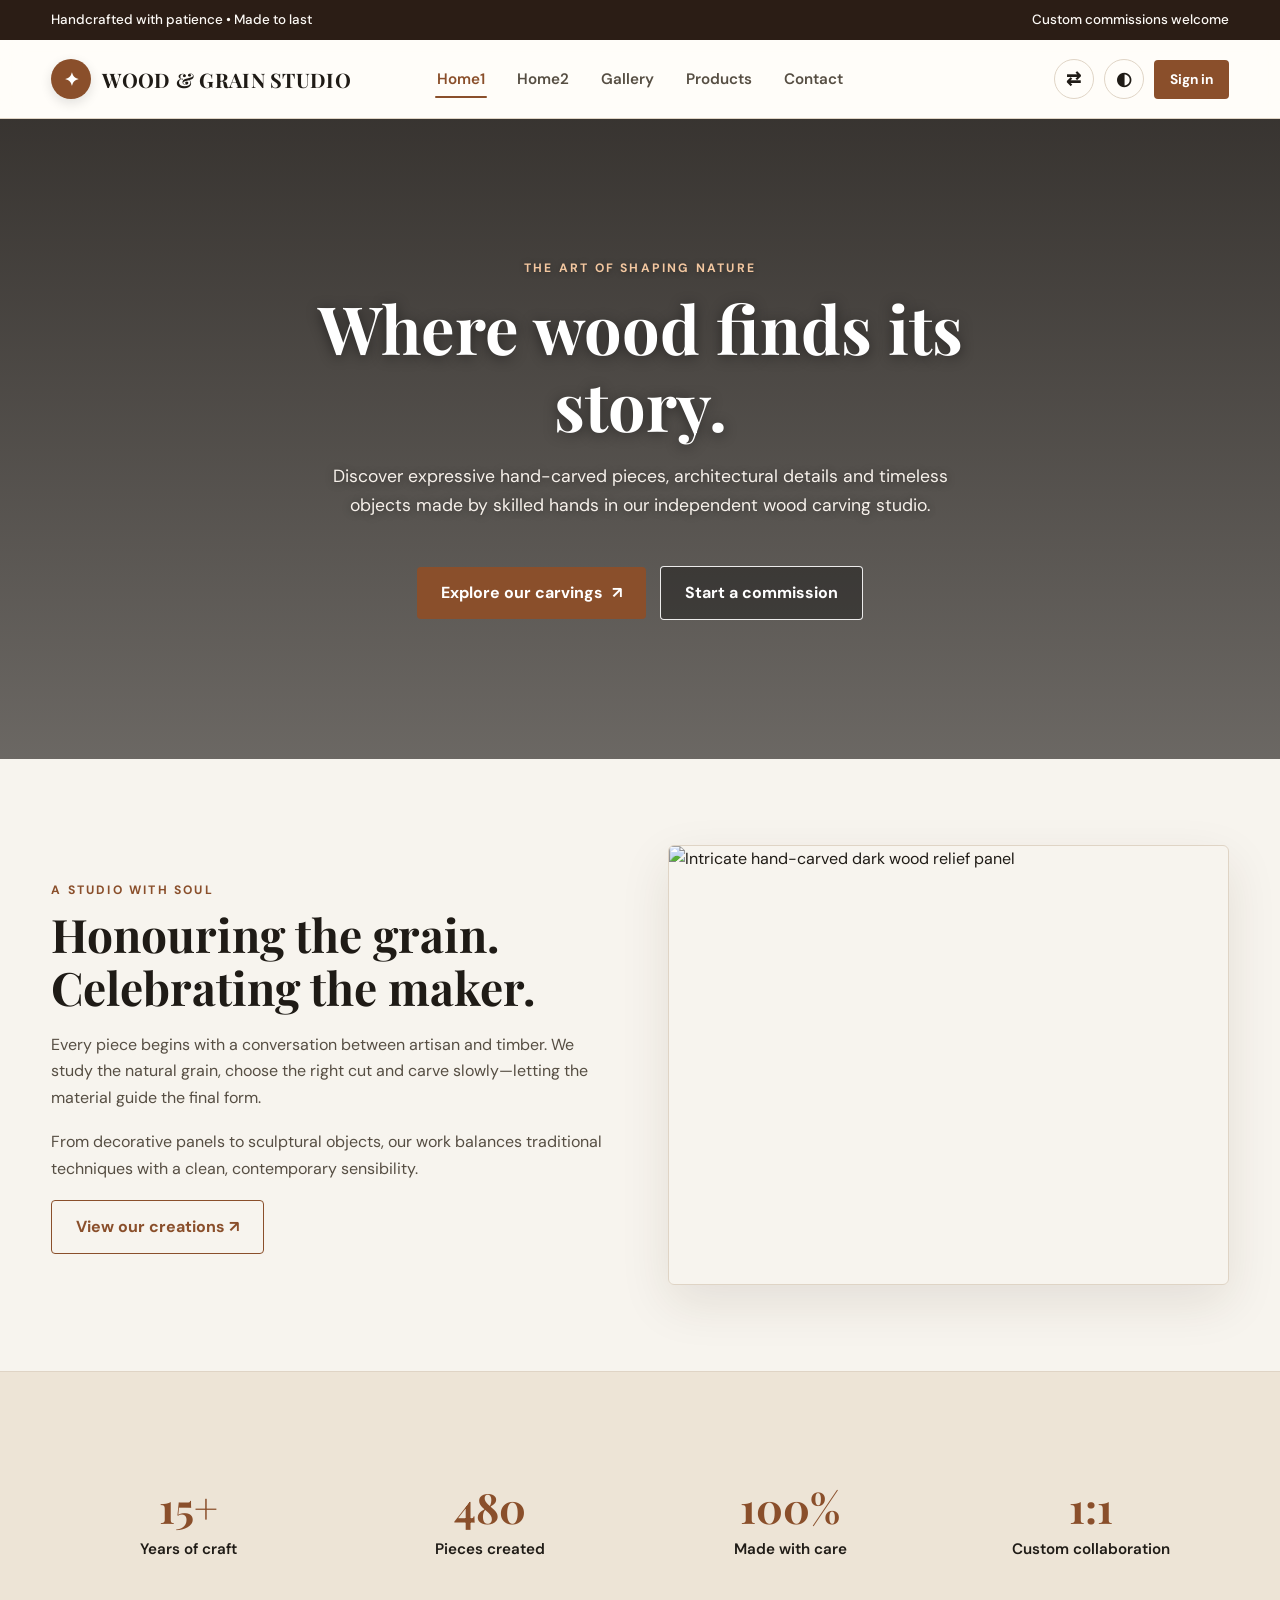
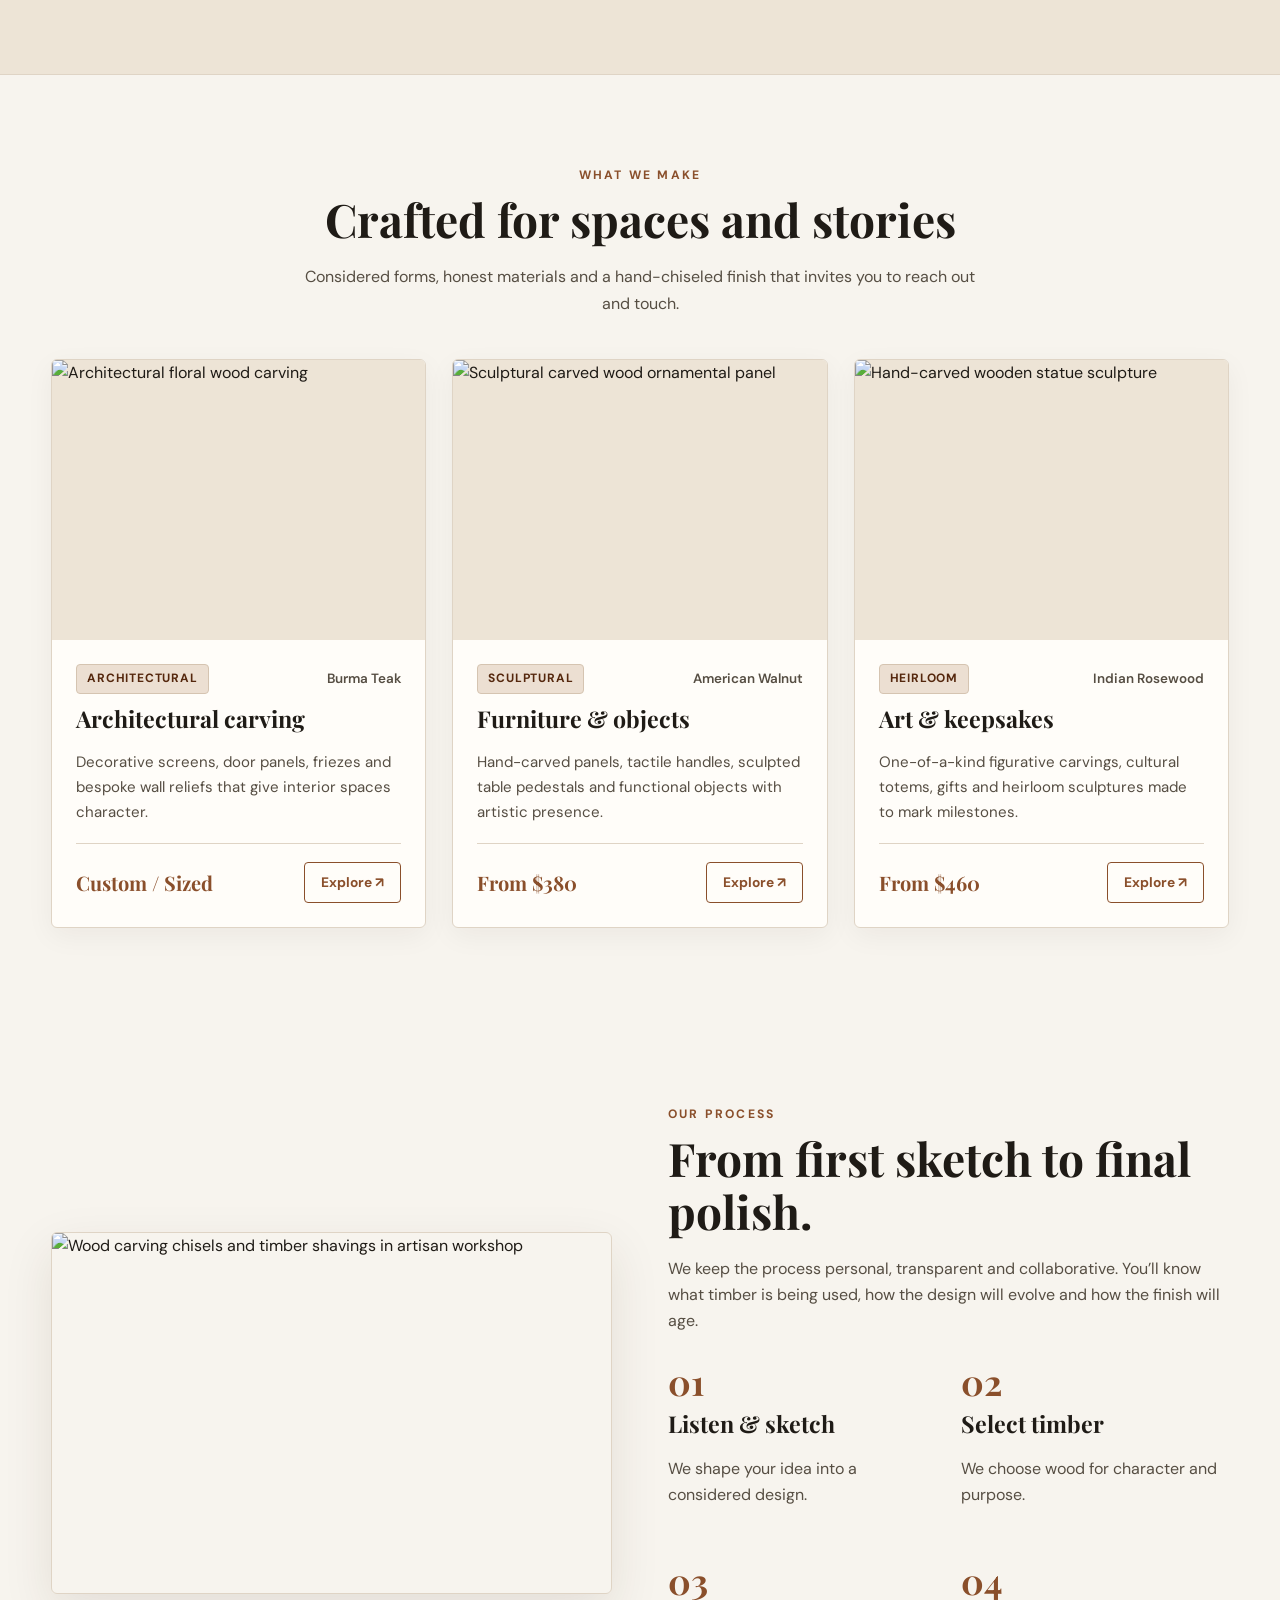
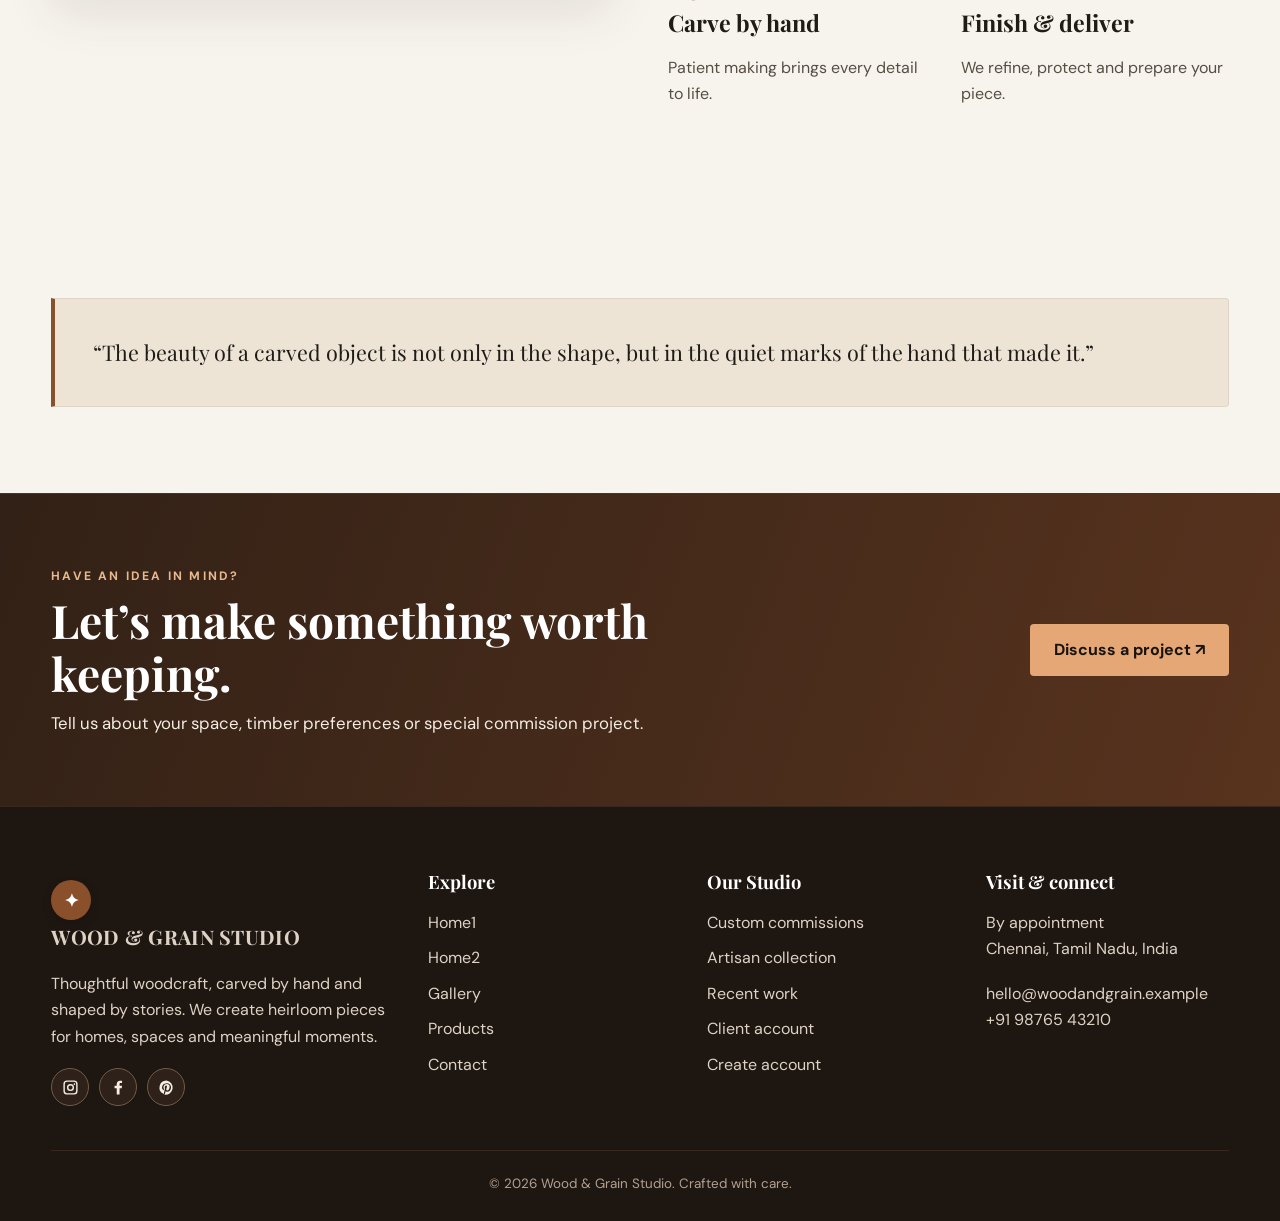
==== index.html @ 48ad444c "Initial commit" ====
<!doctype html>
<html lang="en">

<head>
    <meta charset="utf-8">
    <meta name="viewport" content="width=device-width, initial-scale=1">
    <meta name="description" content="Wood & Grain Studio — artisan wood carving, sculpture and bespoke woodcraft.">
    <title>Home1 | Wood &amp; Grain Studio</title>
    <link rel="icon" href="assets/favicon.svg" type="image/svg+xml">
    <link rel="stylesheet" href="assets/style.css">
</head>

<body>
    <div class="topbar">
        <div class="container">
            <span>Handcrafted with patience • Made to last</span>
            <span>Custom commissions welcome</span>
        </div>
    </div>

    <header class="navbar">
        <div class="container navinner">
            <a class="brand" href="index.html">
                <span class="brandmark">✦</span>
                <span>WOOD &amp; GRAIN STUDIO</span>
            </a>
            <nav class="navlinks" id="main-nav">
                <a class="active" href="index.html">Home1</a>
                <a href="home2.html">Home2</a>
                <a href="gallery.html">Gallery</a>
                <a href="products.html">Products</a>
                <a href="contact.html">Contact</a>
            </nav>
            <div class="navtools">
                <button class="iconbtn" data-rtl-toggle aria-label="Toggle RTL" title="Toggle RTL">⇄</button>
                <button class="iconbtn" data-theme-toggle aria-label="Toggle theme" title="Toggle theme">◐</button>
                <a class="btn btn-sm btn-signin" href="login.html">Sign in</a>
                <button class="iconbtn menu-toggle" data-menu-toggle aria-label="Open menu"
                    aria-controls="main-nav">☰</button>
            </div>
        </div>
    </header>

    <main>
        <section class="hero hero-home1">
            <div class="container">
                <div class="hero-copy">
                    <span class="eyebrow">The art of shaping nature</span>
                    <h1>Where wood finds its story.</h1>
                    <p>Discover expressive hand-carved pieces, architectural details and timeless objects made by
                        skilled hands in our independent wood carving studio.</p>
                    <div class="hero-actions">
                        <a class="btn" href="products.html">Explore our carvings <span>↗</span></a>
                        <a class="btn outline" href="contact.html">Start a commission</a>
                    </div>
                </div>
            </div>
        </section>

        <section class="section">
            <div class="container split">
                <div>
                    <span class="eyebrow">A studio with soul</span>
                    <h2>Honouring the grain. Celebrating the maker.</h2>
                    <p>Every piece begins with a conversation between artisan and timber. We study the natural grain,
                        choose the right cut and carve slowly—letting the material guide the final form.</p>
                    <p>From decorative panels to sculptural objects, our work balances traditional techniques with a
                        clean, contemporary sensibility.</p>
                    <a class="btn outline" href="products.html">View our creations ↗</a>
                </div>
                <div class="photo feature-img">
                    <img src="https://images.unsplash.com/photo-1732544504373-01e2f4a6493f?auto=format&fit=crop&w=1100&q=85"
                        alt="Intricate hand-carved dark wood relief panel">
                </div>
            </div>
        </section>

        <section class="section stats">
            <div class="container grid four">
                <div class="stat">
                    <strong>15+</strong>
                    <span>Years of craft</span>
                </div>
                <div class="stat">
                    <strong>480</strong>
                    <span>Pieces created</span>
                </div>
                <div class="stat">
                    <strong>100%</strong>
                    <span>Made with care</span>
                </div>
                <div class="stat">
                    <strong>1:1</strong>
                    <span>Custom collaboration</span>
                </div>
            </div>
        </section>

        <section class="section">
            <div class="container">
                <div class="section-head center">
                    <span class="eyebrow">What we make</span>
                    <h2>Crafted for spaces and stories</h2>
                    <p>Considered forms, honest materials and a hand-chiseled finish that invites you to reach out and
                        touch.</p>
                </div>
                <div class="grid three">
                    <article class="card">
                        <div class="card-img-wrap">
                            <img src="https://images.unsplash.com/photo-1752934545888-6f12a494afa8?auto=format&fit=crop&w=900&q=80"
                                alt="Architectural floral wood carving">
                        </div>
                        <div class="card-body">
                            <div class="card-meta">
                                <span class="card-badge">Architectural</span>
                                <span class="card-wood-tag">Burma Teak</span>
                            </div>
                            <h3>Architectural carving</h3>
                            <p>Decorative screens, door panels, friezes and bespoke wall reliefs that give interior
                                spaces character.</p>
                            <div class="card-footer">
                                <span class="card-price">Custom / Sized</span>
                                <a class="btn btn-sm outline" href="products.html">Explore ↗</a>
                            </div>
                        </div>
                    </article>

                    <article class="card">
                        <div class="card-img-wrap">
                            <img src="https://images.unsplash.com/photo-1763771075090-277841e5b603?auto=format&fit=crop&w=900&q=80"
                                alt="Sculptural carved wood ornamental panel">
                        </div>
                        <div class="card-body">
                            <div class="card-meta">
                                <span class="card-badge">Sculptural</span>
                                <span class="card-wood-tag">American Walnut</span>
                            </div>
                            <h3>Furniture &amp; objects</h3>
                            <p>Hand-carved panels, tactile handles, sculpted table pedestals and functional objects with
                                artistic presence.</p>
                            <div class="card-footer">
                                <span class="card-price">From $380</span>
                                <a class="btn btn-sm outline" href="products.html">Explore ↗</a>
                            </div>
                        </div>
                    </article>

                    <article class="card">
                        <div class="card-img-wrap">
                            <img src="https://images.unsplash.com/photo-1649446327151-b633306be0a5?auto=format&fit=crop&w=900&q=80"
                                alt="Hand-carved wooden statue sculpture">
                        </div>
                        <div class="card-body">
                            <div class="card-meta">
                                <span class="card-badge">Heirloom</span>
                                <span class="card-wood-tag">Indian Rosewood</span>
                            </div>
                            <h3>Art &amp; keepsakes</h3>
                            <p>One-of-a-kind figurative carvings, cultural totems, gifts and heirloom sculptures made to
                                mark milestones.</p>
                            <div class="card-footer">
                                <span class="card-price">From $460</span>
                                <a class="btn btn-sm outline" href="products.html">Explore ↗</a>
                            </div>
                        </div>
                    </article>
                </div>
            </div>
        </section>

        <section class="section">
            <div class="container split">
                <div class="photo">
                    <img src="https://images.unsplash.com/photo-1768528561995-0dc82e97a8f5?auto=format&fit=crop&w=1100&q=85"
                        alt="Wood carving chisels and timber shavings in artisan workshop">
                </div>
                <div>
                    <span class="eyebrow">Our process</span>
                    <h2>From first sketch to final polish.</h2>
                    <p>We keep the process personal, transparent and collaborative. You’ll know what timber is being
                        used, how the design will evolve and how the finish will age.</p>
                    <div class="grid two">
                        <div>
                            <span class="number">01</span>
                            <h3>Listen &amp; sketch</h3>
                            <p>We shape your idea into a considered design.</p>
                        </div>
                        <div>
                            <span class="number">02</span>
                            <h3>Select timber</h3>
                            <p>We choose wood for character and purpose.</p>
                        </div>
                        <div>
                            <span class="number">03</span>
                            <h3>Carve by hand</h3>
                            <p>Patient making brings every detail to life.</p>
                        </div>
                        <div>
                            <span class="number">04</span>
                            <h3>Finish &amp; deliver</h3>
                            <p>We refine, protect and prepare your piece.</p>
                        </div>
                    </div>
                </div>
            </div>
        </section>

        <section class="section">
            <div class="container">
                <div class="quote">“The beauty of a carved object is not only in the shape, but in the quiet marks of
                    the hand that made it.”</div>
            </div>
        </section>

        <section class="cta">
            <div class="container">
                <div class="cta-content">
                    <span class="eyebrow" style="color:#e8b98e">Have an idea in mind?</span>
                    <h2>Let’s make something worth keeping.</h2>
                    <p>Tell us about your space, timber preferences or special commission project.</p>
                </div>
                <div class="cta-btn">
                    <a class="btn" href="contact.html">Discuss a project ↗</a>
                </div>
            </div>
        </section>
    </main>

    <footer class="footer">
        <div class="container">
            <div class="footer-grid">
                <div>
                    <a class="brand" href="index.html">
                        <span class="brandmark">✦</span>
                        <span>WOOD &amp; GRAIN STUDIO</span>
                    </a>
                    <p style="margin-top:18px">Thoughtful woodcraft, carved by hand and shaped by stories. We create
                        heirloom pieces for homes, spaces and meaningful moments.</p>
                    <div class="socials">
                        <a href="#" aria-label="Instagram"><svg viewBox="0 0 24 24">
                                <path
                                    d="M7 2h10a5 5 0 0 1 5 5v10a5 5 0 0 1-5 5H7a5 5 0 0 1-5-5V7a5 5 0 0 1 5-5zm0 2a3 3 0 0 0-3 3v10a3 3 0 0 0 3 3h10a3 3 0 0 0 3-3V7a3 3 0 0 0-3-3H7zm5 3a5 5 0 1 1 0 10 5 5 0 0 1 0-10zm0 2a3 3 0 1 0 0 6 3 3 0 0 0 0-6zm5.5-3a1.2 1.2 0 1 1 0 2.4 1.2 1.2 0 0 1 0-2.4z" />
                            </svg></a>
                        <a href="#" aria-label="Facebook"><svg viewBox="0 0 24 24">
                                <path
                                    d="M13.5 22v-9h3l.5-3.5h-3.5V7.3c0-1 .3-1.7 1.8-1.7H17V2.5c-.7-.1-1.7-.2-2.8-.2-2.8 0-4.7 1.7-4.7 4.9v2.3H6.4V13h3.1v9z" />
                            </svg></a>
                        <a href="#" aria-label="Pinterest"><svg viewBox="0 0 24 24">
                                <path
                                    d="M12 2a10 10 0 0 0-3.6 19.3c0-.8 0-1.8.2-2.7l1.3-5.4s-.3-.6-.3-1.5c0-1.4.8-2.4 1.8-2.4.8 0 1.2.6 1.2 1.4 0 .9-.6 2.2-.9 3.5-.3 1 .5 1.9 1.5 1.9 1.8 0 3.2-2.4 3.2-5.2 0-2.1-1.4-3.7-4-3.7-2.9 0-4.7 2.2-4.7 4.6 0 .8.2 1.4.6 1.9.2.2.2.3.1.6l-.2.8c-.1.3-.3.4-.6.3-1.3-.5-1.9-1.9-1.9-3.5 0-2.6 2.2-5.8 6.7-5.8 3.6 0 6 2.6 6 5.4 0 3.7-2.1 6.5-5.2 6.5-1 0-2-.6-2.4-1.2l-.7 2.8c-.2 1-.8 1.9-1.2 2.6A10 10 0 1 0 12 2z" />
                            </svg></a>
                    </div>
                </div>
                <div>
                    <h3>Explore</h3>
                    <a href="index.html">Home1</a>
                    <a href="home2.html">Home2</a>
                    <a href="gallery.html">Gallery</a>
                    <a href="products.html">Products</a>
                    <a href="contact.html">Contact</a>
                </div>
                <div>
                    <h3>Our Studio</h3>
                    <a href="contact.html">Custom commissions</a>
                    <a href="products.html">Artisan collection</a>
                    <a href="gallery.html">Recent work</a>
                    <a href="login.html">Client account</a>
                    <a href="signup.html">Create account</a>
                </div>
                <div>
                    <h3>Visit &amp; connect</h3>
                    <p>By appointment<br>Chennai, Tamil Nadu, India</p>
                    <p>hello@woodandgrain.example<br>+91 98765 43210</p>
                </div>
            </div>
            <div class="copyright">© <span data-year></span> Wood &amp; Grain Studio. Crafted with care.</div>
        </div>
    </footer>

    <script src="assets/app.js"></script>
</body>

</html>
---- assets/style.css ----
@import url('https://fonts.googleapis.com/css2?family=DM+Sans:wght@400;500;600;700&family=Playfair+Display:wght@500;600;700&display=swap');

:root {
  --bg: #f7f4ee;
  --surface: #fffdf9;
  --ink: #1f1b16;
  --muted: #564e43;
  --brand: #8a4f2b;
  --brand2: #6e3a1b;
  --btn-ink: #ffffff;
  --line: #dfd4c5;
  --soft: #ede4d6;
  --shadow: 0 18px 50px rgba(55, 37, 22, 0.10);
  --badge-bg: #ecdfd2;
  --badge-ink: #55270d;
  --badge-border: #d5c4b1;
  --input-bg: #ffffff;
  --placeholder: #726859;
}

[data-theme="dark"] {
  --bg: #161411;
  --surface: #221f1a;
  --ink: #faf4ec;
  --muted: #d0c3b3;
  --brand: #d79a69;
  --brand2: #e5b085;
  --btn-ink: #18130d;
  --line: #42382d;
  --soft: #2a241d;
  --shadow: 0 18px 50px rgba(0, 0, 0, 0.45);
  --badge-bg: #3a2b1c;
  --badge-ink: #f8d2b0;
  --badge-border: #56402d;
  --input-bg: #1a1713;
  --placeholder: #b5a695;
}

* {
  box-sizing: border-box;
}

html {
  scroll-behavior: smooth;
}

body {
  margin: 0;
  background: var(--bg);
  color: var(--ink);
  font-family: 'DM Sans', sans-serif;
  line-height: 1.65;
  transition: background .25s ease, color .25s ease;
}

a {
  color: inherit;
  text-decoration: none;
}

img {
  max-width: 100%;
  display: block;
}

button, input, textarea, select {
  font: inherit;
}

::placeholder {
  color: var(--placeholder);
  opacity: 1;
}

.container {
  width: min(1180px, 92%);
  margin-inline: auto;
}

/* Topbar */
.topbar {
  background: #2b1d15;
  color: #fdfaf6;
  font-size: .84rem;
  font-weight: 500;
  padding: 9px 0;
}

[data-theme="dark"] .topbar {
  background: #110e0b;
  color: #f5eee5;
  border-bottom: 1px solid #332b22;
}

.topbar .container {
  display: flex;
  justify-content: space-between;
  align-items: center;
  gap: 16px;
}

/* Navbar */
.navbar {
  position: sticky;
  top: 0;
  z-index: 90;
  background: color-mix(in srgb, var(--surface) 95%, transparent);
  backdrop-filter: blur(12px);
  -webkit-backdrop-filter: blur(12px);
  border-bottom: 1px solid var(--line);
  transition: background .25s, border-color .25s;
}

.navinner {
  min-height: 78px;
  display: grid;
  grid-template-columns: 1fr auto 1fr;
  align-items: center;
  gap: 16px;
}

.brand {
  display: inline-flex;
  align-items: center;
  gap: 11px;
  font-family: 'Playfair Display', serif;
  font-weight: 700;
  font-size: 1.25rem;
  letter-spacing: .3px;
  color: var(--ink);
  white-space: nowrap;
  justify-self: start;
}

.brandmark {
  width: 40px;
  height: 40px;
  border-radius: 50%;
  display: grid;
  place-items: center;
  background: var(--brand);
  color: var(--btn-ink);
  font-size: 1.15rem;
  font-weight: 700;
  flex-shrink: 0;
  box-shadow: 0 4px 12px rgba(0, 0, 0, 0.12);
}

/* Navbar menu options centered */
.navlinks {
  justify-self: center;
  display: flex;
  align-items: center;
  justify-content: center;
  gap: 28px;
  font-size: .95rem;
  font-weight: 600;
  color: var(--muted);
  list-style: none;
  margin: 0;
  padding: 0;
}

.navlinks a {
  position: relative;
  padding: 6px 2px;
  transition: color .2s;
  color: var(--muted);
}

.navlinks a:hover,
.navlinks a.active {
  color: var(--brand);
}

.navlinks a.active::after {
  content: '';
  position: absolute;
  bottom: 0;
  left: 0;
  right: 0;
  height: 2px;
  background: var(--brand);
  border-radius: 2px;
}

/* Nav Tools & Sign in button at last */
.navtools {
  justify-self: end;
  display: flex;
  align-items: center;
  gap: 10px;
}

.iconbtn {
  border: 1.5px solid var(--line);
  background: var(--surface);
  color: var(--ink);
  width: 40px;
  height: 40px;
  border-radius: 50%;
  cursor: pointer;
  display: grid;
  place-items: center;
  font-size: 1.1rem;
  font-weight: 700;
  transition: .2s ease;
}

.iconbtn:hover {
  border-color: var(--brand);
  color: var(--brand);
  background: var(--soft);
}

.btn-signin {
  padding: 9px 20px;
  font-size: .88rem;
  border-radius: 4px;
  white-space: nowrap;
}

.menu-toggle {
  display: none;
}

/* Buttons */
.btn {
  display: inline-flex;
  align-items: center;
  justify-content: center;
  gap: 9px;
  border: 0;
  border-radius: 4px;
  padding: 13px 24px;
  background: var(--brand);
  color: var(--btn-ink);
  font-weight: 700;
  cursor: pointer;
  transition: .2s ease;
  white-space: nowrap;
}

.btn:hover {
  background: var(--brand2);
  color: var(--btn-ink);
  transform: translateY(-2px);
}

.btn.outline {
  background: transparent;
  color: var(--brand);
  border: 1.5px solid var(--brand);
  font-weight: 700;
}

.btn.outline:hover {
  background: var(--brand);
  color: var(--btn-ink);
  border-color: var(--brand);
}

.btn-sm {
  padding: 8px 16px;
  font-size: .86rem;
}

/* Typography */
.eyebrow {
  display: inline-block;
  text-transform: uppercase;
  letter-spacing: 2.2px;
  font-size: .76rem;
  font-weight: 700;
  color: var(--brand);
  margin-bottom: 8px;
}

h1, h2, h3, h4 {
  font-family: 'Playfair Display', serif;
  line-height: 1.15;
  margin: 0 0 18px;
  color: var(--ink);
}

h1 {
  font-size: clamp(2.6rem, 5.2vw, 4.8rem);
}

h2 {
  font-size: clamp(1.9rem, 3.6vw, 3.1rem);
}

h3 {
  font-size: 1.45rem;
}

h4 {
  font-size: 1.15rem;
}

p {
  color: var(--muted);
  margin: 0 0 18px;
}

/* Hero Sections - Centered Content with Distinct Backgrounds */
.hero {
  min-height: 640px;
  display: flex;
  align-items: center;
  justify-content: center;
  text-align: center;
  position: relative;
  color: #ffffff;
  background-position: center;
  background-size: cover;
  background-repeat: no-repeat;
}

.hero .container {
  padding: 80px 0;
  display: flex;
  flex-direction: column;
  align-items: center;
  justify-content: center;
  text-align: center;
}

.hero-copy {
  max-width: 780px;
  margin-inline: auto;
  text-align: center;
  display: flex;
  flex-direction: column;
  align-items: center;
}

.hero h1 {
  color: #ffffff;
  text-align: center;
  margin-inline: auto;
  text-shadow: 0 2px 14px rgba(0, 0, 0, 0.45);
}

.hero p {
  color: #f7f1eb;
  font-size: 1.1rem;
  max-width: 640px;
  margin-inline: auto;
  text-align: center;
  text-shadow: 0 1px 8px rgba(0, 0, 0, 0.4);
}

.hero .eyebrow {
  color: #f3c7a0;
  margin-bottom: 12px;
  text-shadow: 0 1px 6px rgba(0, 0, 0, 0.35);
}

.hero-actions {
  display: flex;
  gap: 14px;
  flex-wrap: wrap;
  align-items: center;
  justify-content: center;
  margin-top: 28px;
}

.hero .btn,
.page-hero .btn {
  background: var(--brand);
  color: var(--btn-ink);
  font-weight: 700;
}

.hero .btn:hover,
.page-hero .btn:hover {
  background: var(--brand2);
  color: var(--btn-ink);
}

.hero .outline,
.page-hero .outline {
  color: #ffffff;
  border: 1.5px solid rgba(255, 255, 255, 0.9);
  background: rgba(0, 0, 0, 0.35);
  font-weight: 700;
}

.hero .outline:hover,
.page-hero .outline:hover {
  background: #ffffff;
  border-color: #ffffff;
  color: #19140e;
}

/* Page Hero - Centered Content */
.page-hero {
  padding: 104px 0 94px;
  display: flex;
  align-items: center;
  justify-content: center;
  text-align: center;
  color: #ffffff;
  position: relative;
  background-position: center;
  background-size: cover;
  background-repeat: no-repeat;
}

.page-hero .container {
  display: flex;
  flex-direction: column;
  align-items: center;
  justify-content: center;
  text-align: center;
  max-width: 820px;
}

.page-hero h1 {
  color: #ffffff;
  margin-bottom: 14px;
  text-align: center;
  text-shadow: 0 2px 14px rgba(0, 0, 0, 0.45);
}

.page-hero p {
  color: #f7f1eb;
  font-size: 1.08rem;
  max-width: 640px;
  margin-inline: auto;
  text-align: center;
  text-shadow: 0 1px 8px rgba(0, 0, 0, 0.4);
}

.page-hero .eyebrow {
  color: #f3c7a0;
  margin-bottom: 12px;
  text-shadow: 0 1px 6px rgba(0, 0, 0, 0.35);
}

.page-hero-actions {
  margin-top: 28px;
  display: flex;
  gap: 14px;
  flex-wrap: wrap;
  align-items: center;
  justify-content: center;
}

/* Distinct Wood Carving Photos for Each Page Hero */
/* 1. Home 1: Hands chiseling wood with shavings */
.hero-home1 {
  background-image: linear-gradient(rgba(14, 10, 7, 0.82), rgba(14, 10, 7, 0.60)),
                    url('https://images.unsplash.com/photo-1497219055242-93359eeed651?auto=format&fit=crop&w=2000&q=85');
}

/* 2. Home 2: Close-up chisel sculpting organic wood curves */
.hero-home2 {
  background-image: linear-gradient(rgba(14, 10, 7, 0.82), rgba(14, 10, 7, 0.60)),
                    url('https://images.unsplash.com/photo-1455297463052-94abc38ba022?auto=format&fit=crop&w=2000&q=85');
}

/* 3. Gallery: Monumental carved temple sculptures (Sanctuary of Truth) */
.hero-gallery {
  background-image: linear-gradient(rgba(14, 10, 7, 0.82), rgba(14, 10, 7, 0.60)),
                    url('https://images.unsplash.com/photo-1644902617098-45abe72a7445?auto=format&fit=crop&w=2000&q=85');
}

/* 4. Products: Carver bench with gouges, chips & carved block */
.hero-products {
  background-image: linear-gradient(rgba(14, 10, 7, 0.82), rgba(14, 10, 7, 0.60)),
                    url('https://images.unsplash.com/photo-1546531537-3884727f20d4?auto=format&fit=crop&w=2000&q=85');
}

/* 5. Contact: Artisan wood carving studio workshop and bench with tools */
.hero-contact {
  background-image: linear-gradient(rgba(14, 10, 7, 0.82), rgba(14, 10, 7, 0.60)),
                    url('https://images.unsplash.com/photo-1597960194599-22929afc25b1?auto=format&fit=crop&w=2000&q=85');
}

/* Sections */
.section {
  padding: 86px 0;
}

.section-head {
  max-width: 670px;
  margin-bottom: 42px;
}

.section-head.center {
  text-align: center;
  margin-inline: auto;
}

/* Grids */
.grid {
  display: grid;
  gap: 26px;
}

.grid.two {
  grid-template-columns: repeat(2, 1fr);
}

.grid.three {
  grid-template-columns: repeat(3, 1fr);
}

.grid.four {
  grid-template-columns: repeat(4, 1fr);
}

.split {
  display: grid;
  grid-template-columns: 1fr 1fr;
  gap: 56px;
  align-items: center;
}

/* Photos & Cards */
.photo {
  border-radius: 6px;
  overflow: hidden;
  box-shadow: var(--shadow);
  border: 1px solid var(--line);
}

.photo img {
  width: 100%;
  height: 100%;
  object-fit: cover;
  min-height: 360px;
  transition: transform .4s ease;
}

.photo:hover img {
  transform: scale(1.02);
}

.feature-img {
  height: 440px;
}

.card {
  background: var(--surface);
  border: 1.5px solid var(--line);
  border-radius: 6px;
  overflow: hidden;
  box-shadow: 0 8px 28px rgba(40, 28, 17, 0.05);
  display: flex;
  flex-direction: column;
  transition: transform .25s ease, box-shadow .25s ease, border-color .25s ease;
}

.card:hover {
  transform: translateY(-4px);
  box-shadow: var(--shadow);
  border-color: var(--brand);
}

.card-img-wrap {
  position: relative;
  overflow: hidden;
  aspect-ratio: 4 / 3;
  background: var(--soft);
}

.card img,
.card-img-wrap img {
  width: 100%;
  height: 100%;
  object-fit: cover;
  transition: transform .4s ease;
}

.card:hover .card-img-wrap img {
  transform: scale(1.04);
}

.card-body {
  padding: 24px;
  display: flex;
  flex-direction: column;
  flex: 1;
}

.card-body h3 {
  color: var(--ink);
}

.card-body p {
  font-size: .94rem;
  color: var(--muted);
}

.card-meta {
  display: flex;
  align-items: center;
  justify-content: space-between;
  gap: 10px;
  margin-bottom: 12px;
}

.card-badge {
  display: inline-block;
  padding: 4px 10px;
  border-radius: 4px;
  font-size: .75rem;
  font-weight: 700;
  text-transform: uppercase;
  letter-spacing: .8px;
  background: var(--badge-bg);
  color: var(--badge-ink);
  border: 1px solid var(--badge-border);
}

.card-wood-tag {
  font-size: .84rem;
  color: var(--muted);
  font-weight: 600;
}

.card-footer {
  margin-top: auto;
  padding-top: 18px;
  border-top: 1px solid var(--line);
  display: flex;
  align-items: center;
  justify-content: space-between;
  gap: 12px;
}

.card-price {
  font-family: 'Playfair Display', serif;
  font-weight: 700;
  font-size: 1.25rem;
  color: var(--brand);
}

/* Product Filter Pills */
.filter-pills {
  display: flex;
  gap: 10px;
  flex-wrap: wrap;
  align-items: center;
  justify-content: center;
  margin-bottom: 40px;
}

.pill-btn {
  border: 1.5px solid var(--line);
  background: var(--surface);
  color: var(--ink);
  padding: 9px 20px;
  border-radius: 30px;
  font-size: .9rem;
  font-weight: 600;
  cursor: pointer;
  transition: .2s ease;
}

.pill-btn:hover {
  border-color: var(--brand);
  color: var(--brand);
  background: var(--soft);
}

.pill-btn.active {
  background: var(--brand);
  border-color: var(--brand);
  color: var(--btn-ink);
  font-weight: 700;
}

/* Stats */
.stats {
  background: var(--soft);
  border-top: 1px solid var(--line);
  border-bottom: 1px solid var(--line);
}

.stat {
  text-align: center;
  padding: 26px 16px;
}

.stat strong {
  display: block;
  font: 700 2.6rem 'Playfair Display', serif;
  color: var(--brand);
  line-height: 1.1;
  margin-bottom: 6px;
}

.stat span {
  font-size: .95rem;
  font-weight: 600;
  color: var(--ink);
}

.number {
  font-family: 'Playfair Display', serif;
  font-size: 2.2rem;
  font-weight: 700;
  color: var(--brand);
  margin-bottom: 4px;
}

.service-icon {
  width: 52px;
  height: 52px;
  display: grid;
  place-items: center;
  background: var(--soft);
  color: var(--brand);
  font-size: 1.4rem;
  font-weight: 700;
  border-radius: 50%;
  border: 1.5px solid var(--line);
  margin-bottom: 18px;
}

.quote {
  background: var(--soft);
  padding: 38px;
  border-left: 4px solid var(--brand);
  font-family: 'Playfair Display', serif;
  font-size: 1.35rem;
  line-height: 1.45;
  color: var(--ink);
  border-radius: 0 4px 4px 0;
  border-top: 1px solid var(--line);
  border-bottom: 1px solid var(--line);
  border-right: 1px solid var(--line);
}

/* CTA Banner Section */
.cta {
  background: linear-gradient(110deg, #322116, #58331e);
  color: #ffffff;
  padding: 68px 0;
  border-top: 1px solid #4a3424;
}

.cta p {
  color: #f5ede4;
  margin: 0;
  font-size: 1.05rem;
}

.cta h2 {
  color: #ffffff;
  margin-bottom: 10px;
}

.cta .eyebrow {
  color: #f3c7a0;
}

.cta .container {
  display: flex;
  align-items: center;
  justify-content: space-between;
  gap: 36px;
}

.cta-content {
  max-width: 660px;
}

.cta-btn {
  flex-shrink: 0;
}

.cta .btn {
  background: #e5a775;
  color: #18130d;
  font-weight: 700;
  border: none;
}

.cta .btn:hover {
  background: #f2be94;
  color: #18130d;
  transform: translateY(-2px);
}

/* Gallery Masonry Grid */
.gallery-grid {
  columns: 3;
  column-gap: 22px;
}

.gallery-item {
  margin-bottom: 22px;
  break-inside: avoid;
  border-radius: 6px;
  overflow: hidden;
  box-shadow: 0 8px 24px rgba(40, 28, 17, 0.08);
  background: var(--surface);
  border: 1.5px solid var(--line);
  position: relative;
  transition: transform .3s ease;
}

.gallery-item:hover {
  transform: translateY(-4px);
}

.gallery-item img {
  width: 100%;
  height: auto;
  display: block;
}

.gallery-caption {
  padding: 14px 18px;
  font-size: .88rem;
  color: var(--muted);
  background: var(--surface);
  border-top: 1px solid var(--line);
}

.gallery-caption strong {
  display: block;
  color: var(--ink);
  font-size: .95rem;
  margin-bottom: 2px;
}

/* Forms & Cards */
.form-card {
  max-width: 520px;
  margin: auto;
  background: var(--surface);
  padding: 38px;
  border: 1.5px solid var(--line);
  border-radius: 6px;
  box-shadow: var(--shadow);
}

.field {
  margin-bottom: 18px;
}

.field label {
  display: block;
  font-size: .88rem;
  font-weight: 700;
  margin-bottom: 7px;
  color: var(--ink);
}

.field input,
.field textarea,
.field select {
  width: 100%;
  border: 1.5px solid var(--line);
  background: var(--input-bg);
  color: var(--ink);
  padding: 13px 15px;
  border-radius: 4px;
  outline: none;
  transition: border-color .2s, box-shadow .2s;
}

.field input:focus,
.field textarea:focus,
.field select:focus {
  border-color: var(--brand);
  box-shadow: 0 0 0 3px color-mix(in srgb, var(--brand) 25%, transparent);
}

.contact-list {
  display: grid;
  gap: 20px;
  margin-bottom: 28px;
}

.contact-item {
  display: flex;
  gap: 16px;
  align-items: flex-start;
}

.contact-item .service-icon {
  flex: none;
  margin: 0;
}

.contact-item strong {
  color: var(--ink);
  font-size: 1rem;
}

.contact-item p {
  color: var(--muted);
  margin: 4px 0 0;
}

.contact-social-wrap {
  margin-top: 24px;
  padding-top: 20px;
  border-top: 1px solid var(--line);
}

.map {
  border: 1.5px solid var(--line);
  width: 100%;
  height: 390px;
  border-radius: 6px;
  filter: grayscale(0.15);
}

/* Footer */
.footer {
  background: #1e1611;
  color: #f4e9df;
  padding: 64px 0 26px;
  border-top: 1px solid #36281f;
}

.footer p,
.footer a {
  color: #ded2c5;
  transition: color .2s;
}

.footer a:hover {
  color: #ffffff;
  text-decoration: underline;
}

.footer-grid {
  display: grid;
  grid-template-columns: 1.4fr 1fr 1fr 1fr;
  gap: 36px;
}

.footer h3 {
  font-size: 1.15rem;
  color: #ffffff;
  margin-bottom: 18px;
}

.footer a {
  display: block;
  margin: 9px 0;
}

.socials {
  display: flex;
  gap: 10px;
  margin-top: 18px;
}

.socials a {
  width: 38px;
  height: 38px;
  border: 1.5px solid #755b46;
  background: #2d2119;
  border-radius: 50%;
  display: grid;
  place-items: center;
  margin: 0;
  color: #f5ece2;
  transition: .2s;
}

.socials a:hover {
  border-color: #e5a775;
  color: #e5a775;
  background: #38291e;
  transform: translateY(-2px);
}

.socials svg {
  width: 17px;
  height: 17px;
  fill: currentColor;
}

.copyright {
  border-top: 1px solid #36281f;
  margin-top: 44px;
  padding-top: 22px;
  font-size: .84rem;
  color: #b2a191;
  text-align: center;
}

/* Authentication Pages - Strict Clean Centered Card, No Images */
.auth-body {
  min-height: 100vh;
  display: flex;
  align-items: center;
  justify-content: center;
  padding: 32px 18px;
  background: var(--bg);
  position: relative;
}

.auth-corner-tools {
  position: fixed;
  top: 20px;
  right: 24px;
  display: flex;
  align-items: center;
  gap: 10px;
  z-index: 100;
}

body.rtl .auth-corner-tools {
  right: auto;
  left: 24px;
}

.auth-card-container {
  width: 100%;
  max-width: 480px;
  margin-inline: auto;
}

.auth-card {
  background: var(--surface);
  border: 1.5px solid var(--line);
  border-radius: 8px;
  padding: 42px 38px;
  box-shadow: var(--shadow);
}

.auth-card .card-brand {
  display: flex;
  justify-content: center;
  align-items: center;
  margin-bottom: 24px;
}

.auth-card .card-brand .brand {
  justify-content: center;
  text-align: center;
}

.auth-heading {
  text-align: center;
  margin-bottom: 24px;
}

.auth-heading h2 {
  font-size: 2.15rem;
  margin-bottom: 8px;
  color: var(--ink);
}

.auth-heading p {
  font-size: .94rem;
  color: var(--muted);
  margin: 0;
}

/* Terms & Conditions Checkbox */
.field-checkbox {
  display: flex;
  align-items: flex-start;
  gap: 10px;
  font-size: .88rem;
  color: var(--ink);
  font-weight: 500;
  margin-bottom: 20px;
  user-select: none;
}

.field-checkbox input[type="checkbox"] {
  width: 18px;
  height: 18px;
  margin-top: 3px;
  accent-color: var(--brand);
  cursor: pointer;
  flex-shrink: 0;
}

.field-checkbox label,
.field-checkbox span {
  cursor: pointer;
  line-height: 1.45;
}

.field-checkbox a {
  color: var(--brand);
  font-weight: 700;
  text-decoration: underline;
}

.field-checkbox a:hover {
  color: var(--brand2);
}

.auth-options {
  display: flex;
  align-items: center;
  justify-content: space-between;
  gap: 12px;
  margin-bottom: 20px;
  flex-wrap: wrap;
}

.auth-options .field-checkbox {
  margin-bottom: 0;
}

.auth-options a {
  color: var(--brand);
  font-size: .86rem;
  font-weight: 600;
}

.auth-options a:hover {
  text-decoration: underline;
}

.auth-divider {
  display: flex;
  align-items: center;
  text-align: center;
  margin: 24px 0 18px;
  color: var(--muted);
  font-size: .8rem;
  font-weight: 600;
  letter-spacing: 1.5px;
  text-transform: uppercase;
}

.auth-divider::before,
.auth-divider::after {
  content: '';
  flex: 1;
  border-bottom: 1.5px solid var(--line);
}

.auth-divider span {
  padding: 0 12px;
}

/* Social icons centered properly with NO duplicate/repetitive icons */
.auth-socials {
  display: flex;
  justify-content: center;
  align-items: center;
  gap: 14px;
  margin-bottom: 22px;
}

.auth-social-btn {
  width: 46px;
  height: 46px;
  border: 1.5px solid var(--line);
  background: var(--bg);
  color: var(--ink);
  border-radius: 50%;
  display: grid;
  place-items: center;
  transition: .2s ease;
}

.auth-social-btn:hover {
  border-color: var(--brand);
  color: var(--brand);
  background: var(--soft);
  transform: translateY(-2px);
}

.auth-social-btn svg {
  width: 20px;
  height: 20px;
  fill: currentColor;
}

.auth-links {
  text-align: center;
  font-size: .92rem;
  color: var(--muted);
  margin-top: 18px;
}

.auth-links a {
  color: var(--brand);
  font-weight: 700;
}

.auth-links a:hover {
  text-decoration: underline;
}

.auth-back-link {
  text-align: center;
  margin-top: 20px;
}

.auth-back-link a {
  display: inline-flex;
  align-items: center;
  gap: 6px;
  font-size: .88rem;
  color: var(--brand);
  font-weight: 600;
}

.auth-back-link a:hover {
  text-decoration: underline;
}

/* RTL Styles */
.rtl {
  direction: rtl;
}

.rtl .quote {
  border-left: 0;
  border-right: 4px solid var(--brand);
  border-radius: 4px 0 0 4px;
}

.rtl .navlinks {
  direction: rtl;
}

.rtl .card-footer {
  direction: rtl;
}

/* RESPONSIVE LAYOUTS */

/* 1024px View / Small Desktop & Landscape Tablet */
@media (max-width: 1040px) {
  .container {
    width: min(960px, 92%);
  }
  .navlinks {
    gap: 20px;
    font-size: .91rem;
  }
  .navinner {
    gap: 12px;
  }
  .brand {
    font-size: 1.15rem;
  }
  .footer-grid {
    grid-template-columns: 1.2fr 1fr 1fr 1fr;
    gap: 28px;
  }
  .split {
    gap: 42px;
  }
}

/* 768px View / Tablet / iPad View (768px - 920px) */
@media (max-width: 920px) {
  .navinner {
    display: flex;
    justify-content: space-between;
    align-items: center;
  }
  .navlinks {
    display: none;
    position: absolute;
    top: 100%;
    left: 0;
    right: 0;
    background: var(--surface);
    padding: 24px 6%;
    border-bottom: 1.5px solid var(--line);
    box-shadow: 0 14px 30px rgba(0, 0, 0, 0.12);
    flex-direction: column;
    align-items: center;
    justify-content: center;
    gap: 18px;
    text-align: center;
  }
  .navlinks.open {
    display: flex;
  }
  .menu-toggle {
    display: inline-grid;
    place-items: center;
  }
  .navtools {
    margin-left: auto;
  }
  body.rtl .navtools {
    margin-left: 0;
    margin-right: auto;
  }
  
  /* Alignment at 768px */
  .grid.four {
    grid-template-columns: repeat(2, 1fr);
  }
  .grid.three {
    grid-template-columns: repeat(2, 1fr);
  }
  .footer-grid {
    grid-template-columns: repeat(2, 1fr);
    gap: 32px;
  }
  .split {
    grid-template-columns: 1fr;
    gap: 40px;
  }
  .feature-img {
    height: 380px;
  }
  .gallery-grid {
    columns: 2;
    column-gap: 18px;
  }
  .section {
    padding: 68px 0;
  }
  .cta .container {
    flex-direction: column;
    text-align: center;
    align-items: center;
    justify-content: center;
    gap: 24px;
  }
  .cta-content {
    max-width: 100%;
  }
  .cta-btn {
    align-self: center;
  }
}

/* Mobile View (max-width: 650px) */
@media (max-width: 650px) {
  .topbar .container {
    font-size: .74rem;
    flex-direction: column;
    text-align: center;
    gap: 4px;
  }
  .brand {
    font-size: 1.05rem;
  }
  .brandmark {
    width: 34px;
    height: 34px;
    font-size: 1rem;
  }
  .btn-signin {
    padding: 7px 14px;
    font-size: .82rem;
  }
  .hero {
    min-height: 560px;
  }
  .hero-actions,
  .page-hero-actions {
    flex-direction: column;
    align-items: stretch;
    width: 100%;
    max-width: 360px;
    margin-inline: auto;
  }
  .hero-actions .btn,
  .page-hero-actions .btn {
    width: 100%;
  }
  .section {
    padding: 54px 0;
  }
  .grid.two,
  .grid.three,
  .grid.four,
  .split {
    grid-template-columns: 1fr;
    gap: 20px;
  }
  .photo img {
    min-height: 260px;
  }
  .feature-img {
    height: 300px;
  }
  .footer-grid {
    grid-template-columns: 1fr;
    gap: 28px;
  }
  .gallery-grid {
    columns: 1;
  }
  .form-card {
    padding: 26px 20px;
  }
  .auth-card {
    padding: 32px 20px;
  }
  .auth-corner-tools {
    top: 14px;
    right: 14px;
    gap: 6px;
  }
  body.rtl .auth-corner-tools {
    left: 14px;
  }
  .iconbtn {
    width: 36px;
    height: 36px;
  }
}
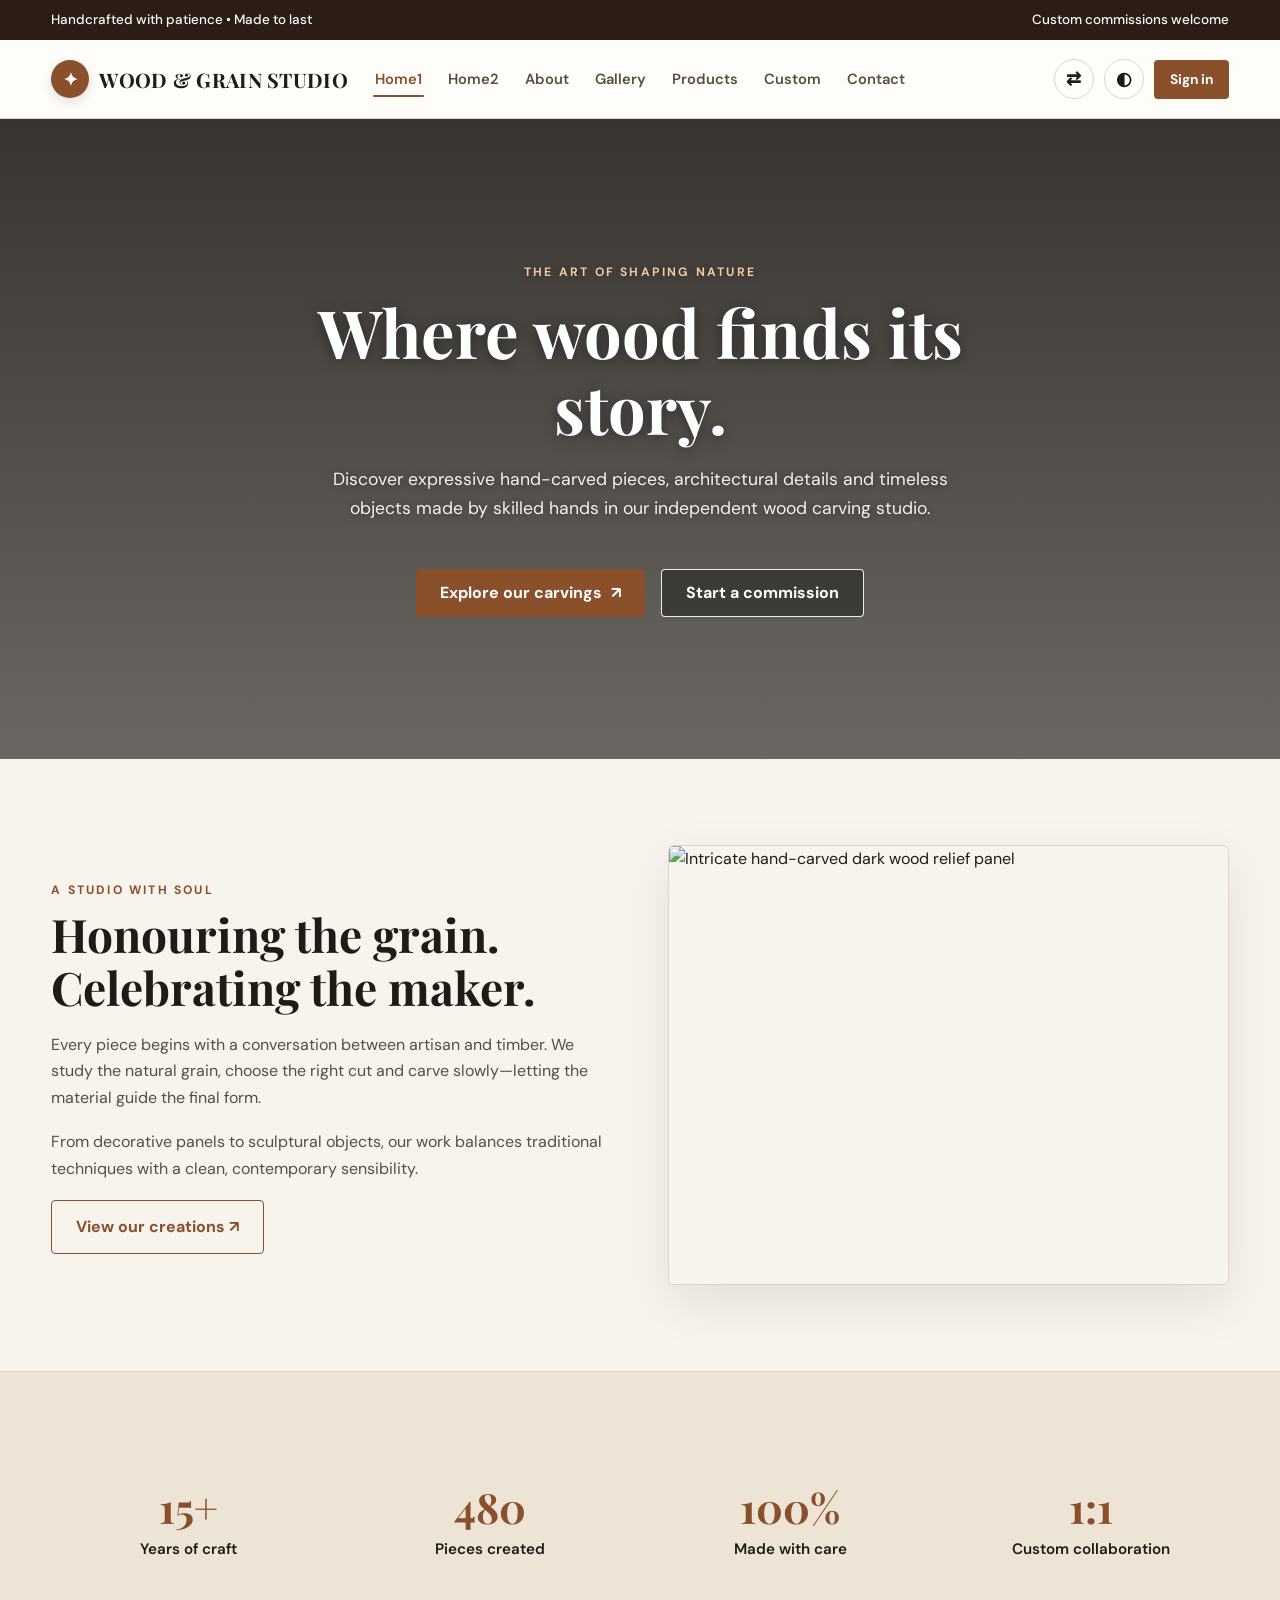
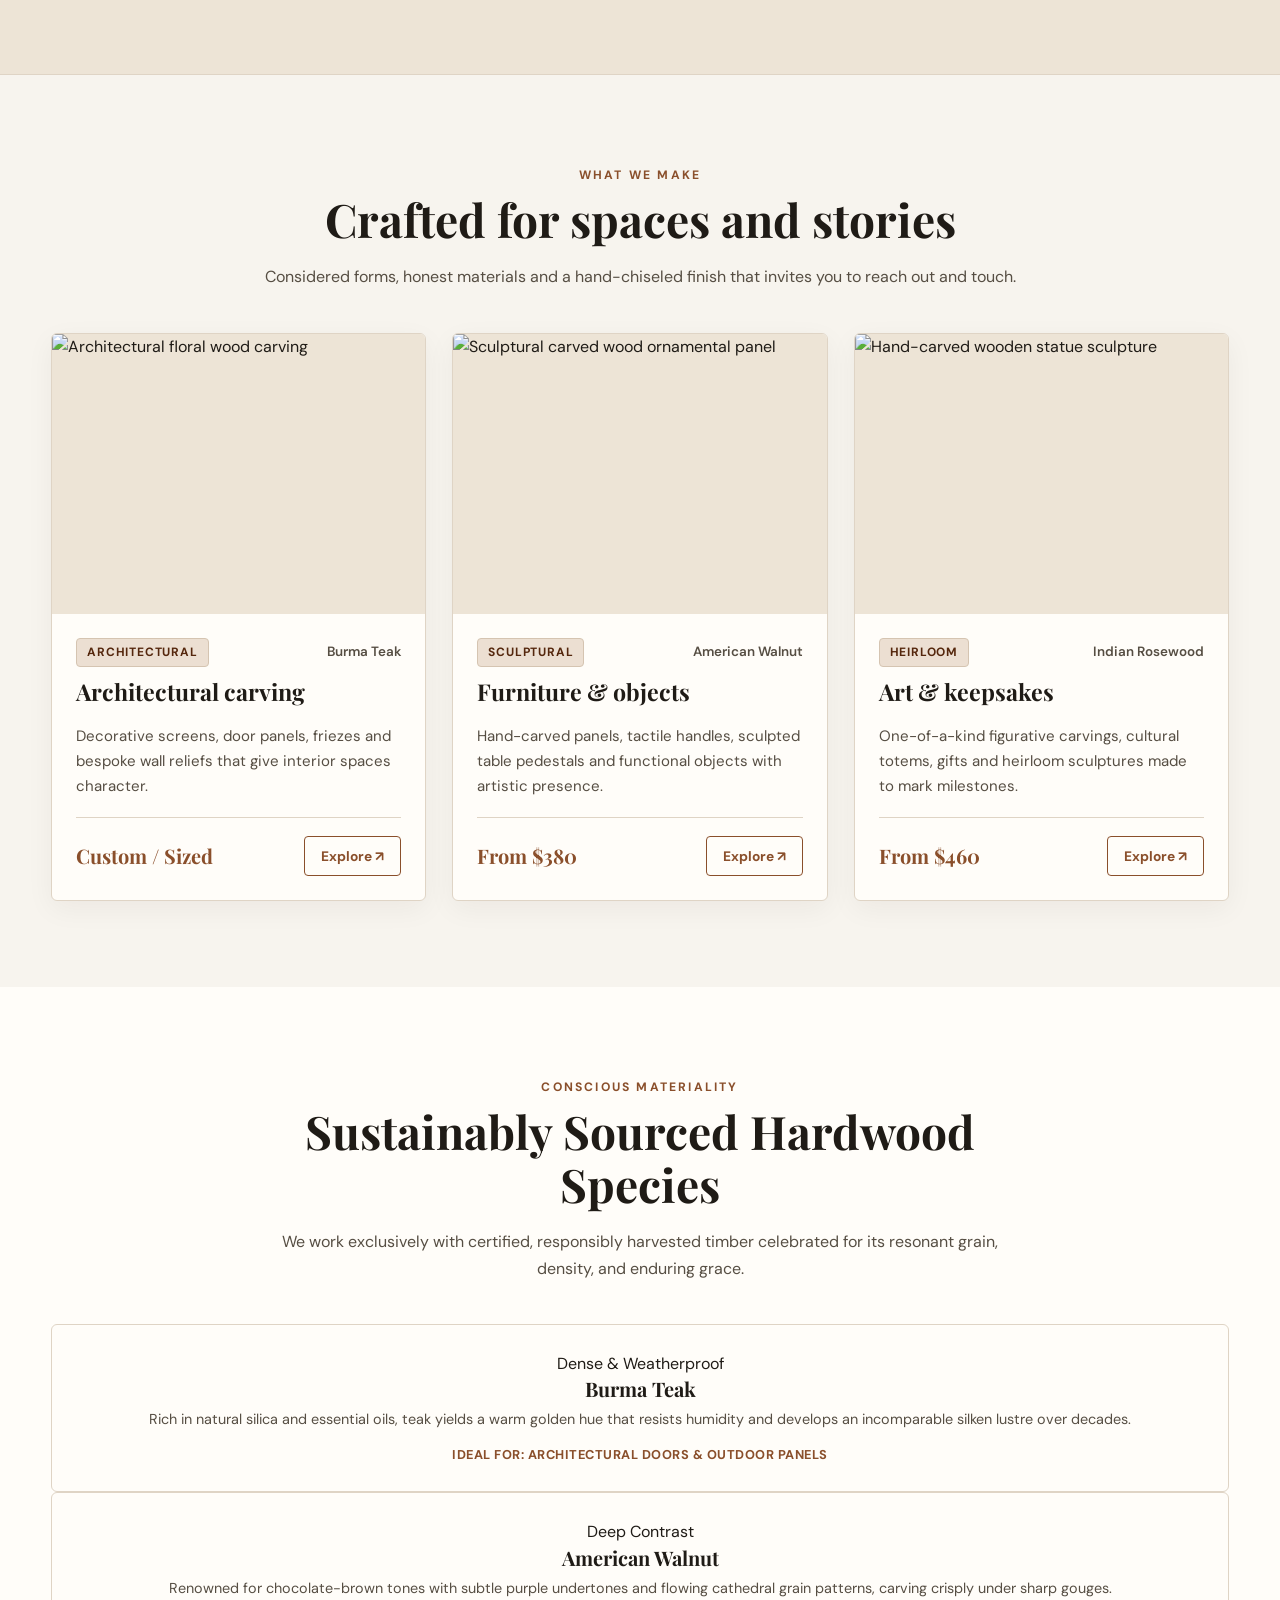
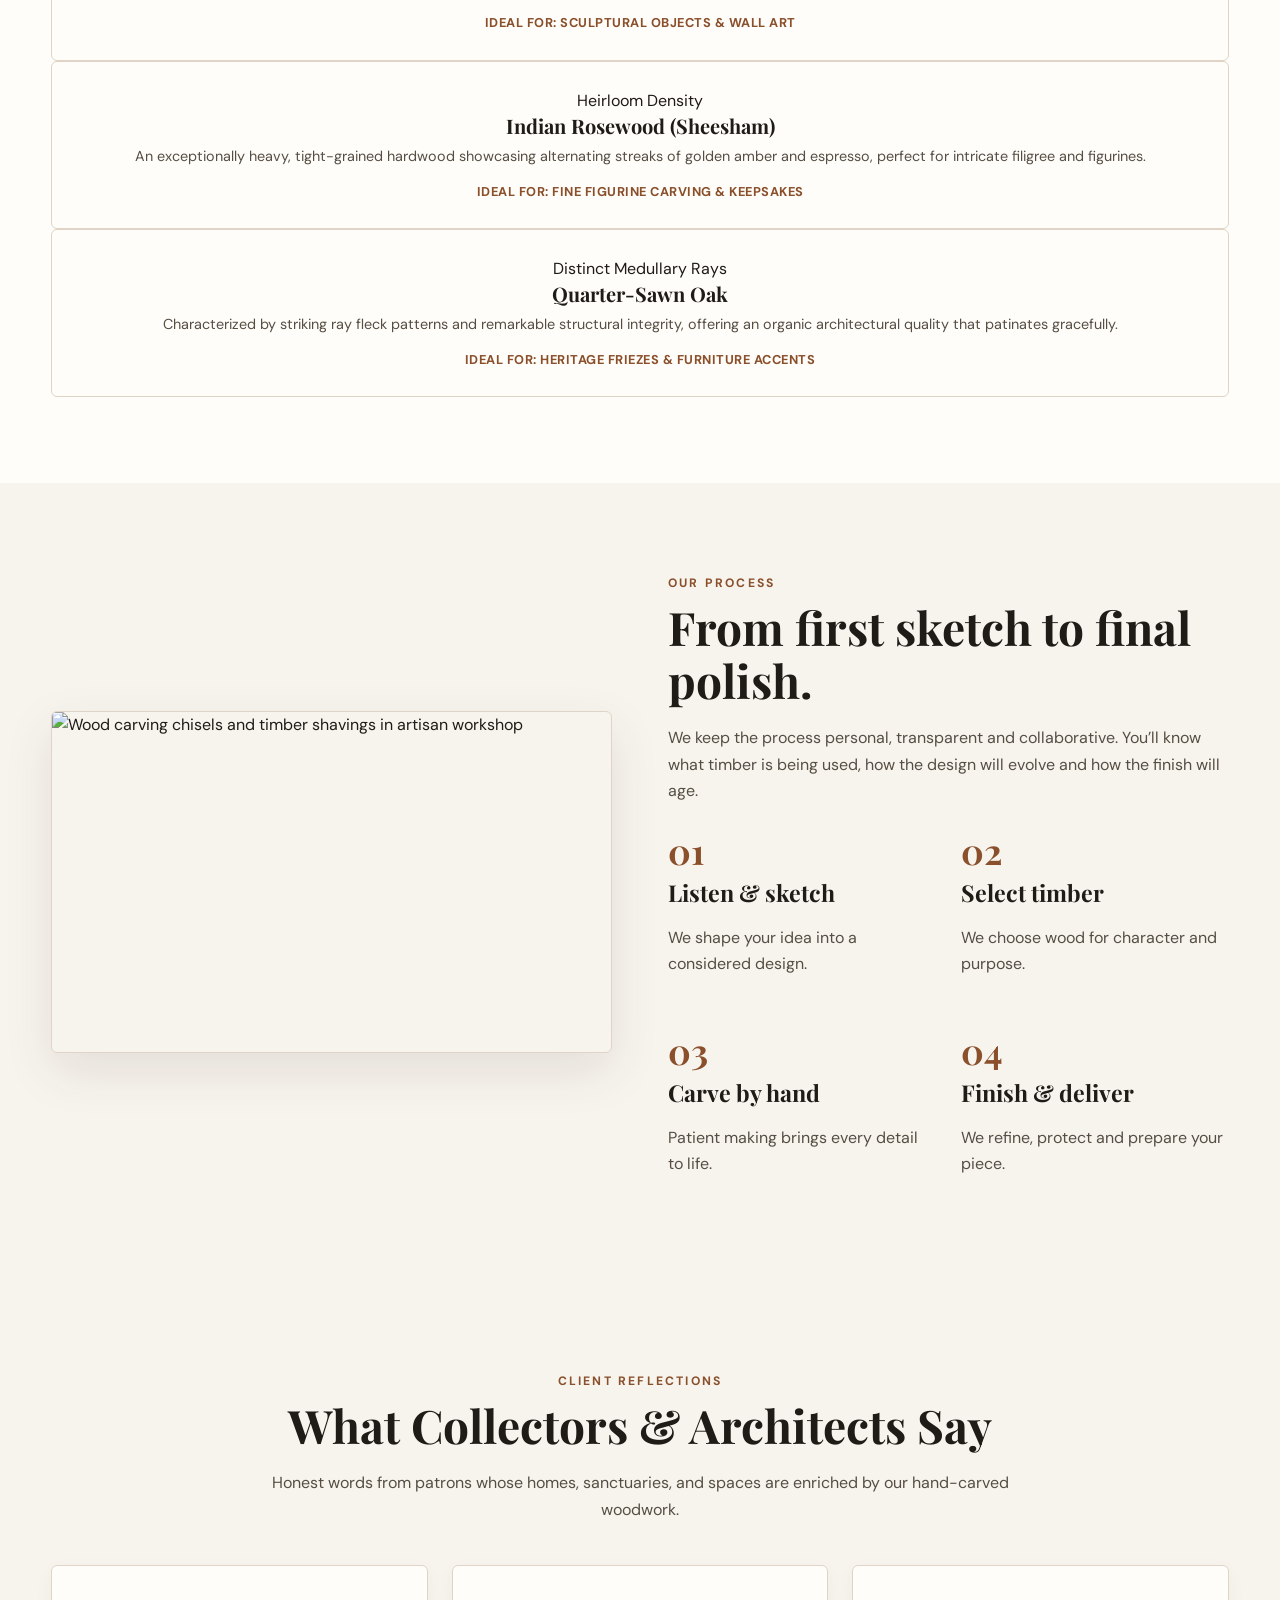
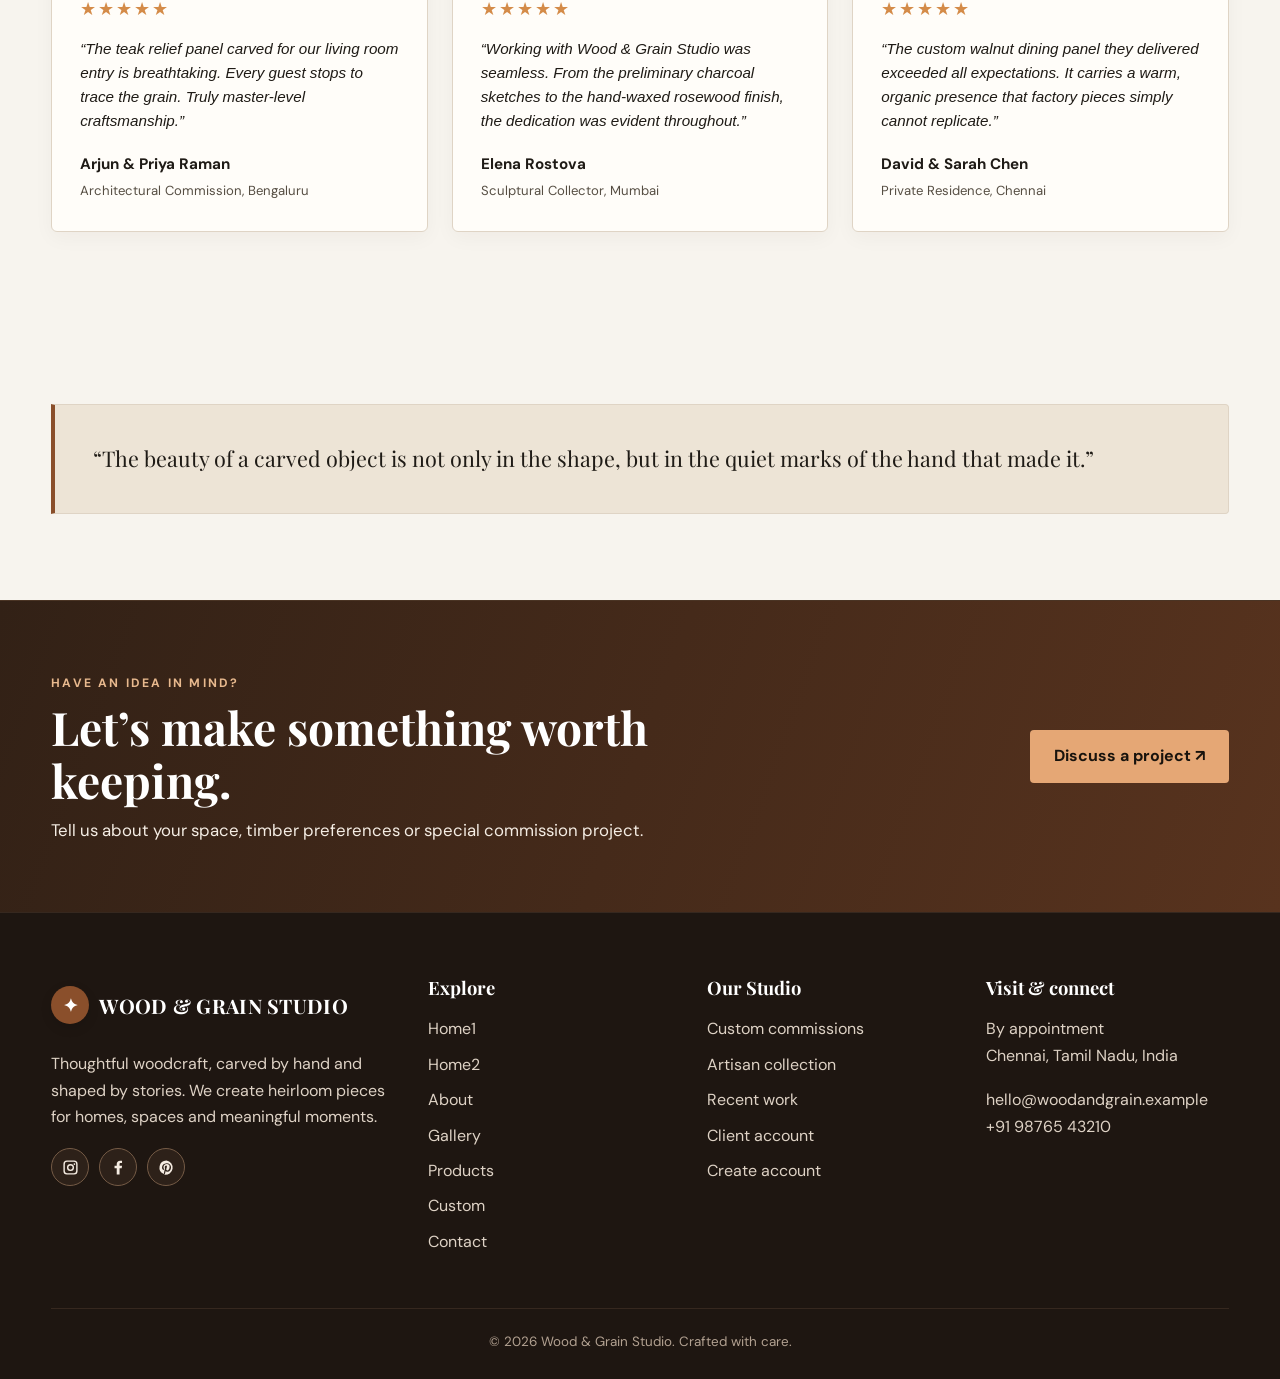
==== commit 35487fdd: "Implement 20-point client checklist: Add About & Custom pages, Reviews & FAQ sections, Back to Top, " ====
--- a/index.html
+++ b/index.html
@@ -27,9 +27,14 @@
             <nav class="navlinks" id="main-nav">
                 <a class="active" href="index.html">Home1</a>
                 <a href="home2.html">Home2</a>
+                <a href="about.html">About</a>
                 <a href="gallery.html">Gallery</a>
                 <a href="products.html">Products</a>
+                <a href="custom.html">Custom</a>
                 <a href="contact.html">Contact</a>
+                <div class="mobile-signin-wrap">
+                    <a class="btn btn-sm" href="login.html">Sign in</a>
+                </div>
             </nav>
             <div class="navtools">
                 <button class="iconbtn" data-rtl-toggle aria-label="Toggle RTL" title="Toggle RTL">⇄</button>
@@ -164,6 +169,43 @@
                             </div>
                         </div>
                     </article>
+                </div>
+            </div>
+        </section>
+
+        <!-- Sustainable Hardwood Species & Provenance -->
+        <section class="section" style="background: var(--surface)">
+            <div class="container">
+                <div class="section-head center">
+                    <span class="eyebrow">Conscious Materiality</span>
+                    <h2>Sustainably Sourced Hardwood Species</h2>
+                    <p>We work exclusively with certified, responsibly harvested timber celebrated for its resonant grain, density, and enduring grace.</p>
+                </div>
+                <div class="species-grid">
+                    <div class="species-card">
+                        <span class="species-tag">Dense &amp; Weatherproof</span>
+                        <h3>Burma Teak</h3>
+                        <p>Rich in natural silica and essential oils, teak yields a warm golden hue that resists humidity and develops an incomparable silken lustre over decades.</p>
+                        <div class="species-meta">Ideal for: Architectural doors &amp; outdoor panels</div>
+                    </div>
+                    <div class="species-card">
+                        <span class="species-tag">Deep Contrast</span>
+                        <h3>American Walnut</h3>
+                        <p>Renowned for chocolate-brown tones with subtle purple undertones and flowing cathedral grain patterns, carving crisply under sharp gouges.</p>
+                        <div class="species-meta">Ideal for: Sculptural objects &amp; wall art</div>
+                    </div>
+                    <div class="species-card">
+                        <span class="species-tag">Heirloom Density</span>
+                        <h3>Indian Rosewood (Sheesham)</h3>
+                        <p>An exceptionally heavy, tight-grained hardwood showcasing alternating streaks of golden amber and espresso, perfect for intricate filigree and figurines.</p>
+                        <div class="species-meta">Ideal for: Fine figurine carving &amp; keepsakes</div>
+                    </div>
+                    <div class="species-card">
+                        <span class="species-tag">Distinct Medullary Rays</span>
+                        <h3>Quarter-Sawn Oak</h3>
+                        <p>Characterized by striking ray fleck patterns and remarkable structural integrity, offering an organic architectural quality that patinates gracefully.</p>
+                        <div class="species-meta">Ideal for: Heritage friezes &amp; furniture accents</div>
+                    </div>
                 </div>
             </div>
         </section>
@@ -199,6 +241,43 @@
                             <span class="number">04</span>
                             <h3>Finish &amp; deliver</h3>
                             <p>We refine, protect and prepare your piece.</p>
+                        </div>
+                    </div>
+                </div>
+            </div>
+        </section>
+
+        <!-- Client Reviews / Testimonials Section -->
+        <section class="section">
+            <div class="container">
+                <div class="section-head center">
+                    <span class="eyebrow">Client Reflections</span>
+                    <h2>What Collectors &amp; Architects Say</h2>
+                    <p>Honest words from patrons whose homes, sanctuaries, and spaces are enriched by our hand-carved woodwork.</p>
+                </div>
+                <div class="reviews-grid">
+                    <div class="review-card">
+                        <div class="review-stars">★★★★★</div>
+                        <p class="review-text">“The teak relief panel carved for our living room entry is breathtaking. Every guest stops to trace the grain. Truly master-level craftsmanship.”</p>
+                        <div class="review-author">
+                            <strong>Arjun &amp; Priya Raman</strong>
+                            <span>Architectural Commission, Bengaluru</span>
+                        </div>
+                    </div>
+                    <div class="review-card">
+                        <div class="review-stars">★★★★★</div>
+                        <p class="review-text">“Working with Wood &amp; Grain Studio was seamless. From the preliminary charcoal sketches to the hand-waxed rosewood finish, the dedication was evident throughout.”</p>
+                        <div class="review-author">
+                            <strong>Elena Rostova</strong>
+                            <span>Sculptural Collector, Mumbai</span>
+                        </div>
+                    </div>
+                    <div class="review-card">
+                        <div class="review-stars">★★★★★</div>
+                        <p class="review-text">“The custom walnut dining panel they delivered exceeded all expectations. It carries a warm, organic presence that factory pieces simply cannot replicate.”</p>
+                        <div class="review-author">
+                            <strong>David &amp; Sarah Chen</strong>
+                            <span>Private Residence, Chennai</span>
                         </div>
                     </div>
                 </div>
@@ -255,13 +334,15 @@
                     <h3>Explore</h3>
                     <a href="index.html">Home1</a>
                     <a href="home2.html">Home2</a>
+                    <a href="about.html">About</a>
                     <a href="gallery.html">Gallery</a>
                     <a href="products.html">Products</a>
+                    <a href="custom.html">Custom</a>
                     <a href="contact.html">Contact</a>
                 </div>
                 <div>
                     <h3>Our Studio</h3>
-                    <a href="contact.html">Custom commissions</a>
+                    <a href="custom.html">Custom commissions</a>
                     <a href="products.html">Artisan collection</a>
                     <a href="gallery.html">Recent work</a>
                     <a href="login.html">Client account</a>
@@ -277,7 +358,10 @@
         </div>
     </footer>
 
+    <!-- Floating Back to Top Button -->
+    <button class="back-to-top" id="backToTop" aria-label="Back to top" title="Back to top">↑</button>
+
     <script src="assets/app.js"></script>
 </body>
 
-</html>+</html>
--- a/assets/style.css
+++ b/assets/style.css
@@ -122,19 +122,20 @@
 .brand {
   display: inline-flex;
   align-items: center;
-  gap: 11px;
+  gap: 10px;
   font-family: 'Playfair Display', serif;
   font-weight: 700;
   font-size: 1.25rem;
   letter-spacing: .3px;
   color: var(--ink);
   white-space: nowrap;
+  flex-shrink: 0;
   justify-self: start;
 }
 
 .brandmark {
-  width: 40px;
-  height: 40px;
+  width: 38px;
+  height: 38px;
   border-radius: 50%;
   display: grid;
   place-items: center;
@@ -152,8 +153,8 @@
   display: flex;
   align-items: center;
   justify-content: center;
-  gap: 28px;
-  font-size: .95rem;
+  gap: 22px;
+  font-size: .92rem;
   font-weight: 600;
   color: var(--muted);
   list-style: none;
@@ -166,6 +167,7 @@
   padding: 6px 2px;
   transition: color .2s;
   color: var(--muted);
+  white-space: nowrap;
 }
 
 .navlinks a:hover,
@@ -205,6 +207,7 @@
   font-size: 1.1rem;
   font-weight: 700;
   transition: .2s ease;
+  flex-shrink: 0;
 }
 
 .iconbtn:hover {
@@ -214,13 +217,17 @@
 }
 
 .btn-signin {
-  padding: 9px 20px;
+  padding: 9px 18px;
   font-size: .88rem;
   border-radius: 4px;
   white-space: nowrap;
 }
 
 .menu-toggle {
+  display: none;
+}
+
+.mobile-signin-wrap {
   display: none;
 }
 
@@ -239,6 +246,7 @@
   cursor: pointer;
   transition: .2s ease;
   white-space: nowrap;
+  box-sizing: border-box;
 }
 
 .btn:hover {
@@ -304,7 +312,19 @@
   margin: 0 0 18px;
 }
 
-/* Hero Sections - Centered Content with Distinct Backgrounds */
+/* Home 2 Single-line Heading */
+.heading-single-line {
+  white-space: nowrap;
+  font-size: clamp(1.8rem, 3.2vw, 2.7rem);
+}
+
+@media (max-width: 768px) {
+  .heading-single-line {
+    white-space: normal;
+  }
+}
+
+/* Hero Sections - Centered Content with Equal-Sized Action Buttons */
 .hero {
   min-height: 640px;
   display: flex;
@@ -328,7 +348,7 @@
 }
 
 .hero-copy {
-  max-width: 780px;
+  max-width: 800px;
   margin-inline: auto;
   text-align: center;
   display: flex;
@@ -358,13 +378,23 @@
   text-shadow: 0 1px 6px rgba(0, 0, 0, 0.35);
 }
 
-.hero-actions {
-  display: flex;
-  gap: 14px;
+/* Hero action buttons - Equal width & height */
+.hero-actions,
+.page-hero-actions {
+  display: flex;
+  gap: 16px;
   flex-wrap: wrap;
   align-items: center;
   justify-content: center;
   margin-top: 28px;
+}
+
+.hero-actions .btn,
+.page-hero-actions .btn {
+  min-width: 200px;
+  height: 48px;
+  padding: 0 24px;
+  box-sizing: border-box;
 }
 
 .hero .btn,
@@ -440,44 +470,40 @@
   text-shadow: 0 1px 6px rgba(0, 0, 0, 0.35);
 }
 
-.page-hero-actions {
-  margin-top: 28px;
-  display: flex;
-  gap: 14px;
-  flex-wrap: wrap;
-  align-items: center;
-  justify-content: center;
-}
-
 /* Distinct Wood Carving Photos for Each Page Hero */
-/* 1. Home 1: Hands chiseling wood with shavings */
 .hero-home1 {
   background-image: linear-gradient(rgba(14, 10, 7, 0.82), rgba(14, 10, 7, 0.60)),
                     url('https://images.unsplash.com/photo-1497219055242-93359eeed651?auto=format&fit=crop&w=2000&q=85');
 }
 
-/* 2. Home 2: Close-up chisel sculpting organic wood curves */
 .hero-home2 {
   background-image: linear-gradient(rgba(14, 10, 7, 0.82), rgba(14, 10, 7, 0.60)),
                     url('https://images.unsplash.com/photo-1455297463052-94abc38ba022?auto=format&fit=crop&w=2000&q=85');
 }
 
-/* 3. Gallery: Monumental carved temple sculptures (Sanctuary of Truth) */
+.hero-about {
+  background-image: linear-gradient(rgba(14, 10, 7, 0.82), rgba(14, 10, 7, 0.60)),
+                    url('https://images.unsplash.com/photo-1597960194599-22929afc25b1?auto=format&fit=crop&w=2000&q=85');
+}
+
 .hero-gallery {
   background-image: linear-gradient(rgba(14, 10, 7, 0.82), rgba(14, 10, 7, 0.60)),
                     url('https://images.unsplash.com/photo-1644902617098-45abe72a7445?auto=format&fit=crop&w=2000&q=85');
 }
 
-/* 4. Products: Carver bench with gouges, chips & carved block */
 .hero-products {
   background-image: linear-gradient(rgba(14, 10, 7, 0.82), rgba(14, 10, 7, 0.60)),
                     url('https://images.unsplash.com/photo-1546531537-3884727f20d4?auto=format&fit=crop&w=2000&q=85');
 }
 
-/* 5. Contact: Artisan wood carving studio workshop and bench with tools */
+.hero-custom {
+  background-image: linear-gradient(rgba(14, 10, 7, 0.82), rgba(14, 10, 7, 0.60)),
+                    url('https://images.unsplash.com/photo-1669687769369-383d3d562445?auto=format&fit=crop&w=2000&q=85');
+}
+
 .hero-contact {
   background-image: linear-gradient(rgba(14, 10, 7, 0.82), rgba(14, 10, 7, 0.60)),
-                    url('https://images.unsplash.com/photo-1597960194599-22929afc25b1?auto=format&fit=crop&w=2000&q=85');
+                    url('https://images.unsplash.com/photo-1732544504373-01e2f4a6493f?auto=format&fit=crop&w=2000&q=85');
 }
 
 /* Sections */
@@ -486,7 +512,7 @@
 }
 
 .section-head {
-  max-width: 670px;
+  max-width: 760px;
   margin-bottom: 42px;
 }
 
@@ -520,7 +546,17 @@
   align-items: center;
 }
 
-/* Photos & Cards */
+/* Left aligned actions in Split sections */
+.left-aligned-actions {
+  display: flex;
+  gap: 14px;
+  flex-wrap: wrap;
+  align-items: center;
+  justify-content: flex-start;
+  margin-top: 24px;
+}
+
+/* Photos & Reduced Heights */
 .photo {
   border-radius: 6px;
   overflow: hidden;
@@ -532,7 +568,7 @@
   width: 100%;
   height: 100%;
   object-fit: cover;
-  min-height: 360px;
+  min-height: 340px;
   transition: transform .4s ease;
 }
 
@@ -540,10 +576,23 @@
   transform: scale(1.02);
 }
 
+.photo-reduced {
+  max-height: 320px;
+  height: 320px;
+  overflow: hidden;
+}
+
+.photo-reduced img {
+  height: 100%;
+  width: 100%;
+  object-fit: cover;
+}
+
 .feature-img {
   height: 440px;
 }
 
+/* Cards */
 .card {
   background: var(--surface);
   border: 1.5px solid var(--line);
@@ -638,6 +687,90 @@
   font-weight: 700;
   font-size: 1.25rem;
   color: var(--brand);
+}
+
+/* Reviews Section */
+.reviews-grid {
+  display: grid;
+  grid-template-columns: repeat(3, 1fr);
+  gap: 24px;
+}
+
+.review-card {
+  background: var(--surface);
+  border: 1.5px solid var(--line);
+  border-radius: 6px;
+  padding: 28px;
+  box-shadow: 0 6px 20px rgba(40, 28, 17, 0.04);
+  display: flex;
+  flex-direction: column;
+  justify-content: space-between;
+}
+
+.review-stars {
+  color: #d48b48;
+  font-size: 1.15rem;
+  margin-bottom: 12px;
+  letter-spacing: 2px;
+}
+
+.review-text {
+  font-style: italic;
+  font-size: .95rem;
+  line-height: 1.6;
+  color: var(--ink);
+  margin-bottom: 18px;
+}
+
+.review-author strong {
+  display: block;
+  color: var(--ink);
+  font-size: .95rem;
+}
+
+.review-author span {
+  font-size: .82rem;
+  color: var(--muted);
+}
+
+/* Hardwood Species Grid */
+.species-card {
+  background: var(--surface);
+  border: 1.5px solid var(--line);
+  border-radius: 6px;
+  padding: 26px;
+  text-align: center;
+}
+
+.species-icon {
+  width: 50px;
+  height: 50px;
+  margin: 0 auto 16px;
+  border-radius: 50%;
+  background: var(--soft);
+  color: var(--brand);
+  display: grid;
+  place-items: center;
+  font-size: 1.3rem;
+  border: 1px solid var(--line);
+}
+
+.species-card h3 {
+  font-size: 1.25rem;
+  margin-bottom: 8px;
+}
+
+.species-card p {
+  font-size: .9rem;
+  margin-bottom: 12px;
+}
+
+.species-meta {
+  font-size: .8rem;
+  font-weight: 700;
+  color: var(--brand);
+  letter-spacing: .5px;
+  text-transform: uppercase;
 }
 
 /* Product Filter Pills */
@@ -737,6 +870,61 @@
   border-right: 1px solid var(--line);
 }
 
+/* FAQ Accordion Section */
+.faq-list {
+  max-width: 820px;
+  margin: 0 auto;
+  display: grid;
+  gap: 16px;
+}
+
+.faq-item {
+  background: var(--surface);
+  border: 1.5px solid var(--line);
+  border-radius: 6px;
+  overflow: hidden;
+  transition: border-color .2s;
+}
+
+.faq-item[open] {
+  border-color: var(--brand);
+}
+
+.faq-summary {
+  padding: 18px 22px;
+  font-weight: 700;
+  font-size: 1.05rem;
+  cursor: pointer;
+  display: flex;
+  align-items: center;
+  justify-content: space-between;
+  color: var(--ink);
+  user-select: none;
+  list-style: none;
+}
+
+.faq-summary::-webkit-details-marker {
+  display: none;
+}
+
+.faq-summary::after {
+  content: '+';
+  font-size: 1.4rem;
+  color: var(--brand);
+  font-weight: 700;
+}
+
+.faq-item[open] .faq-summary::after {
+  content: '−';
+}
+
+.faq-content {
+  padding: 0 22px 20px;
+  color: var(--muted);
+  font-size: .95rem;
+  line-height: 1.6;
+}
+
 /* CTA Banner Section */
 .cta {
   background: linear-gradient(110deg, #322116, #58331e);
@@ -874,6 +1062,47 @@
   box-shadow: 0 0 0 3px color-mix(in srgb, var(--brand) 25%, transparent);
 }
 
+/* Password input with Eye icon */
+.password-wrap {
+  position: relative;
+  display: flex;
+  align-items: center;
+}
+
+.password-wrap input {
+  padding-right: 44px;
+}
+
+body.rtl .password-wrap input {
+  padding-right: 15px;
+  padding-left: 44px;
+}
+
+.password-toggle-btn {
+  position: absolute;
+  right: 12px;
+  background: transparent;
+  border: none;
+  color: var(--muted);
+  cursor: pointer;
+  padding: 6px;
+  display: grid;
+  place-items: center;
+  font-size: 1.15rem;
+  transition: color .2s;
+  user-select: none;
+}
+
+body.rtl .password-toggle-btn {
+  right: auto;
+  left: 12px;
+}
+
+.password-toggle-btn:hover {
+  color: var(--brand);
+}
+
+/* Contact List & Small Location Item */
 .contact-list {
   display: grid;
   gap: 20px;
@@ -899,6 +1128,21 @@
 .contact-item p {
   color: var(--muted);
   margin: 4px 0 0;
+}
+
+.contact-item-location .service-icon {
+  width: 44px;
+  height: 44px;
+  font-size: 1.15rem;
+}
+
+.contact-item-location strong {
+  font-size: .95rem;
+}
+
+.contact-item-location p {
+  font-size: .88rem;
+  line-height: 1.45;
 }
 
 .contact-social-wrap {
@@ -915,12 +1159,21 @@
   filter: grayscale(0.15);
 }
 
-/* Footer */
+/* Footer - Single line brand name guarantee */
 .footer {
   background: #1e1611;
   color: #f4e9df;
   padding: 64px 0 26px;
   border-top: 1px solid #36281f;
+}
+
+.footer .brand {
+  display: inline-flex;
+  align-items: center;
+  gap: 10px;
+  white-space: nowrap;
+  flex-wrap: nowrap;
+  color: #ffffff;
 }
 
 .footer p,
@@ -992,7 +1245,42 @@
   text-align: center;
 }
 
-/* Authentication Pages - Strict Clean Centered Card, No Images */
+/* Back to Top Floating Button */
+.back-to-top {
+  position: fixed;
+  bottom: 24px;
+  inset-inline-end: 24px;
+  width: 44px;
+  height: 44px;
+  border-radius: 50%;
+  background: var(--brand);
+  color: var(--btn-ink);
+  border: 1.5px solid var(--line);
+  font-size: 1.25rem;
+  font-weight: 700;
+  cursor: pointer;
+  display: grid;
+  place-items: center;
+  box-shadow: 0 6px 20px rgba(0, 0, 0, 0.25);
+  opacity: 0;
+  visibility: hidden;
+  transform: translateY(16px);
+  transition: all .25s ease;
+  z-index: 99;
+}
+
+.back-to-top.visible {
+  opacity: 1;
+  visibility: visible;
+  transform: translateY(0);
+}
+
+.back-to-top:hover {
+  background: var(--brand2);
+  transform: translateY(-3px);
+}
+
+/* Authentication Pages - Strict Clean Centered Card, No Images, Theme/RTL Outside */
 .auth-body {
   min-height: 100vh;
   display: flex;
@@ -1061,22 +1349,21 @@
   margin: 0;
 }
 
-/* Terms & Conditions Checkbox */
+/* Checkbox & Options */
 .field-checkbox {
   display: flex;
-  align-items: flex-start;
+  align-items: center;
   gap: 10px;
   font-size: .88rem;
   color: var(--ink);
   font-weight: 500;
-  margin-bottom: 20px;
+  margin-bottom: 18px;
   user-select: none;
 }
 
 .field-checkbox input[type="checkbox"] {
   width: 18px;
   height: 18px;
-  margin-top: 3px;
   accent-color: var(--brand);
   cursor: pointer;
   flex-shrink: 0;
@@ -1144,7 +1431,7 @@
   padding: 0 12px;
 }
 
-/* Social icons centered properly with NO duplicate/repetitive icons */
+/* Proper Social Icons in Authentication (Google, Apple, Facebook) */
 .auth-socials {
   display: flex;
   justify-content: center;
@@ -1154,8 +1441,8 @@
 }
 
 .auth-social-btn {
-  width: 46px;
-  height: 46px;
+  width: 48px;
+  height: 48px;
   border: 1.5px solid var(--line);
   background: var(--bg);
   color: var(--ink);
@@ -1231,38 +1518,65 @@
   direction: rtl;
 }
 
+.rtl .left-aligned-actions {
+  justify-content: flex-start;
+}
+
 /* RESPONSIVE LAYOUTS */
 
-/* 1024px View / Small Desktop & Landscape Tablet */
-@media (max-width: 1040px) {
+/* 1024px View: Navbar centered, no overlapping */
+@media (min-width: 921px) and (max-width: 1100px) {
   .container {
-    width: min(960px, 92%);
+    width: min(980px, 94%);
+  }
+  .navinner {
+    display: grid;
+    grid-template-columns: auto 1fr auto;
+    gap: 12px;
+  }
+  .brand {
+    font-size: 1.1rem;
+    gap: 8px;
+  }
+  .brandmark {
+    width: 34px;
+    height: 34px;
+    font-size: 1rem;
   }
   .navlinks {
-    gap: 20px;
-    font-size: .91rem;
-  }
-  .navinner {
-    gap: 12px;
-  }
-  .brand {
-    font-size: 1.15rem;
+    justify-self: center;
+    justify-content: center;
+    gap: 14px;
+    font-size: .86rem;
+  }
+  .navtools {
+    gap: 6px;
+  }
+  .btn-signin {
+    padding: 7px 12px;
+    font-size: .82rem;
+  }
+  .iconbtn {
+    width: 36px;
+    height: 36px;
   }
   .footer-grid {
     grid-template-columns: 1.2fr 1fr 1fr 1fr;
-    gap: 28px;
+    gap: 24px;
   }
   .split {
-    gap: 42px;
-  }
-}
-
-/* 768px View / Tablet / iPad View (768px - 920px) */
+    gap: 36px;
+  }
+}
+
+/* 768px View / Tablet / iPad View (651px - 920px) */
 @media (max-width: 920px) {
   .navinner {
     display: flex;
     justify-content: space-between;
     align-items: center;
+    position: relative;
+    min-height: 72px;
   }
   .navlinks {
     display: none;
@@ -1277,7 +1591,7 @@
     flex-direction: column;
     align-items: center;
     justify-content: center;
-    gap: 18px;
+    gap: 16px;
     text-align: center;
   }
   .navlinks.open {
@@ -1294,7 +1608,19 @@
     margin-left: 0;
     margin-right: auto;
   }
-  
+  .navtools .btn-signin {
+    display: none; /* Hide from navbar header on mobile to prevent overflow */
+  }
+  .mobile-signin-wrap {
+    display: block;
+    width: 100%;
+    max-width: 240px;
+    margin-top: 8px;
+  }
+  .mobile-signin-wrap .btn {
+    width: 100%;
+  }
+
   /* Alignment at 768px */
   .grid.four {
     grid-template-columns: repeat(2, 1fr);
@@ -1302,6 +1628,25 @@
   .grid.three {
     grid-template-columns: repeat(2, 1fr);
   }
+
+  /* 768px: Last card centered in 3-card grids */
+  .grid.three > :last-child:nth-child(odd) {
+    grid-column: 1 / -1;
+    max-width: 480px;
+    width: 100%;
+    justify-self: center;
+  }
+
+  .reviews-grid {
+    grid-template-columns: repeat(2, 1fr);
+  }
+  .reviews-grid > :last-child:nth-child(odd) {
+    grid-column: 1 / -1;
+    max-width: 500px;
+    justify-self: center;
+    width: 100%;
+  }
+
   .footer-grid {
     grid-template-columns: repeat(2, 1fr);
     gap: 32px;
@@ -1311,7 +1656,7 @@
     gap: 40px;
   }
   .feature-img {
-    height: 380px;
+    height: 360px;
   }
   .gallery-grid {
     columns: 2;
@@ -1332,6 +1677,14 @@
   }
   .cta-btn {
     align-self: center;
+  }
+
+  /* 768px Contact Page: Center buttons */
+  .contact-social-wrap {
+    text-align: center;
+  }
+  .contact-social-wrap .socials {
+    justify-content: center;
   }
 }
 
@@ -1344,16 +1697,21 @@
     gap: 4px;
   }
   .brand {
-    font-size: 1.05rem;
+    font-size: 1.02rem;
+    gap: 7px;
   }
   .brandmark {
-    width: 34px;
-    height: 34px;
+    width: 32px;
+    height: 32px;
+    font-size: .95rem;
+  }
+  .navtools {
+    gap: 5px;
+  }
+  .iconbtn {
+    width: 35px;
+    height: 35px;
     font-size: 1rem;
-  }
-  .btn-signin {
-    padding: 7px 14px;
-    font-size: .82rem;
   }
   .hero {
     min-height: 560px;
@@ -1363,12 +1721,13 @@
     flex-direction: column;
     align-items: stretch;
     width: 100%;
-    max-width: 360px;
+    max-width: 320px;
     margin-inline: auto;
   }
   .hero-actions .btn,
   .page-hero-actions .btn {
     width: 100%;
+    min-width: unset;
   }
   .section {
     padding: 54px 0;
@@ -1376,15 +1735,23 @@
   .grid.two,
   .grid.three,
   .grid.four,
-  .split {
+  .split,
+  .reviews-grid {
     grid-template-columns: 1fr;
     gap: 20px;
   }
+  .grid.three > :last-child:nth-child(odd) {
+    max-width: 100%;
+  }
   .photo img {
     min-height: 260px;
   }
+  .photo-reduced {
+    height: 260px;
+    max-height: 260px;
+  }
   .feature-img {
-    height: 300px;
+    height: 280px;
   }
   .footer-grid {
     grid-template-columns: 1fr;
@@ -1407,8 +1774,4 @@
   body.rtl .auth-corner-tools {
     left: 14px;
   }
-  .iconbtn {
-    width: 36px;
-    height: 36px;
-  }
-}
+}
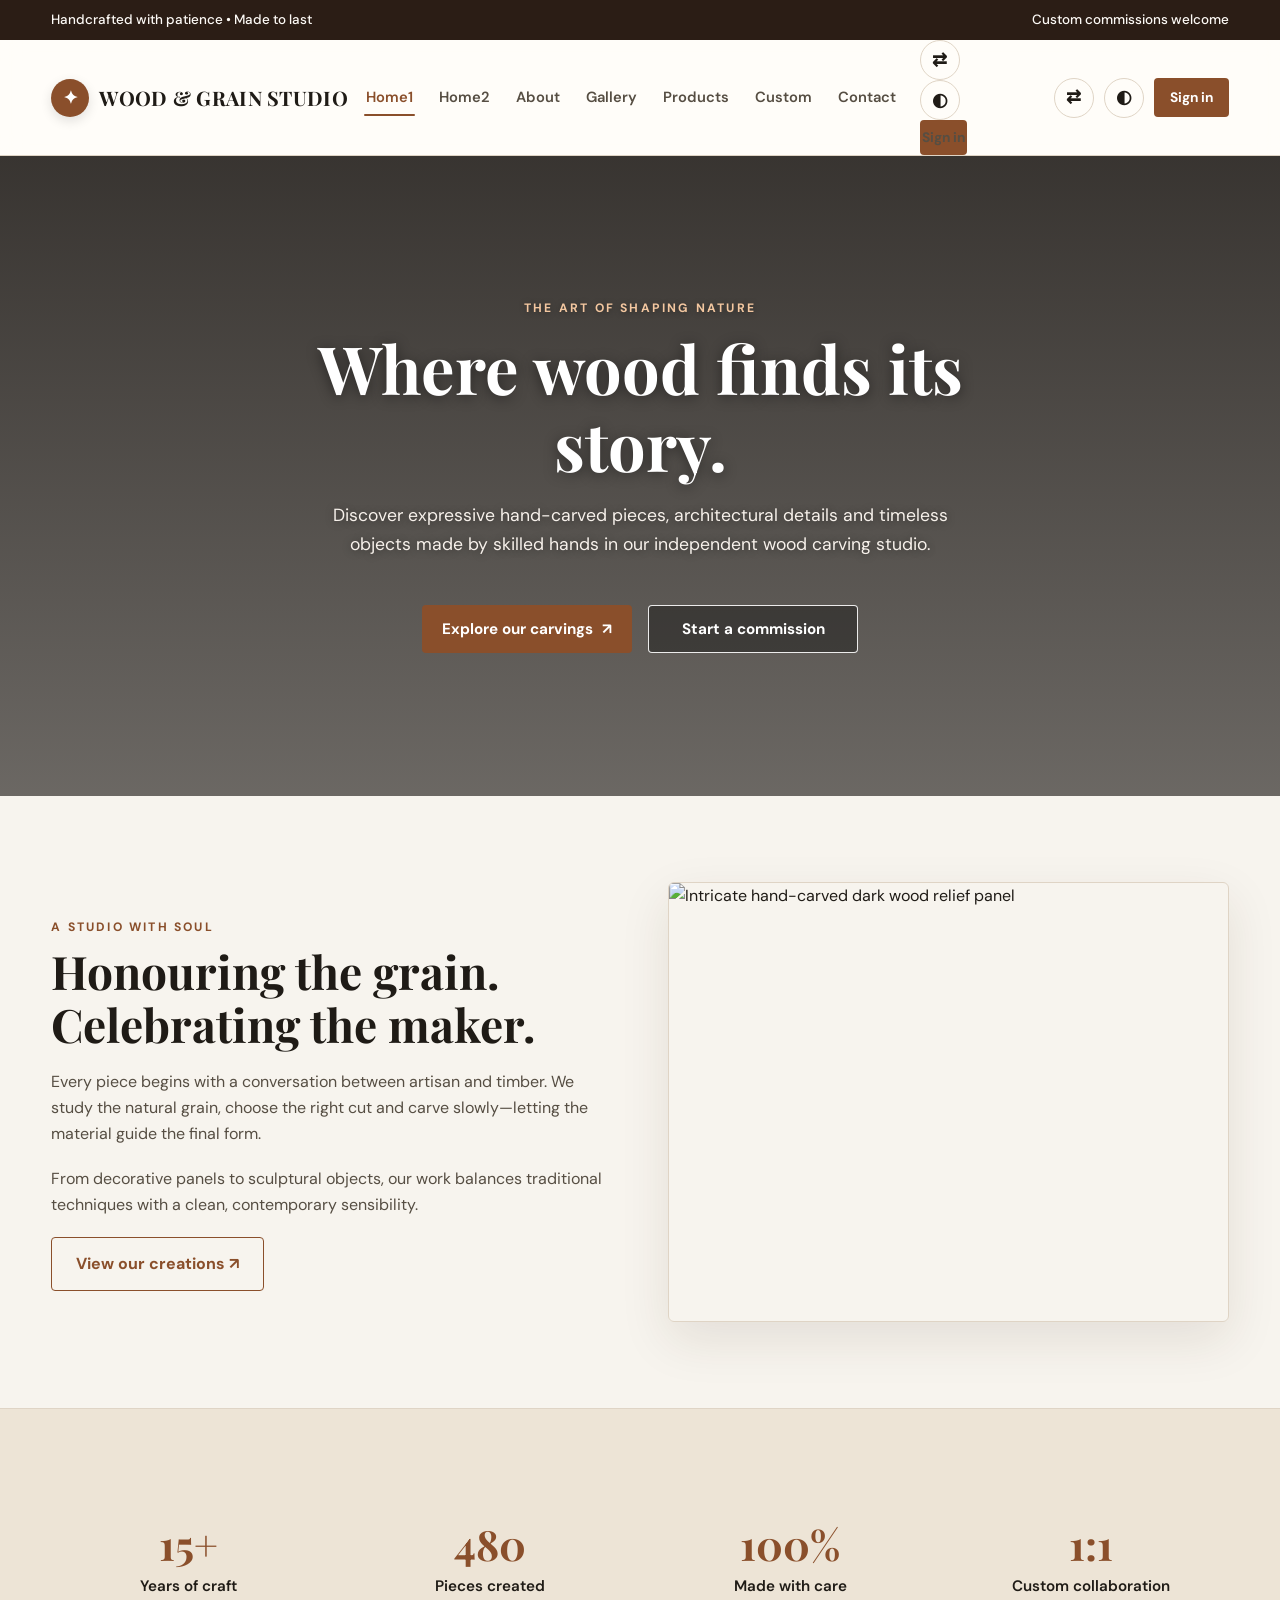
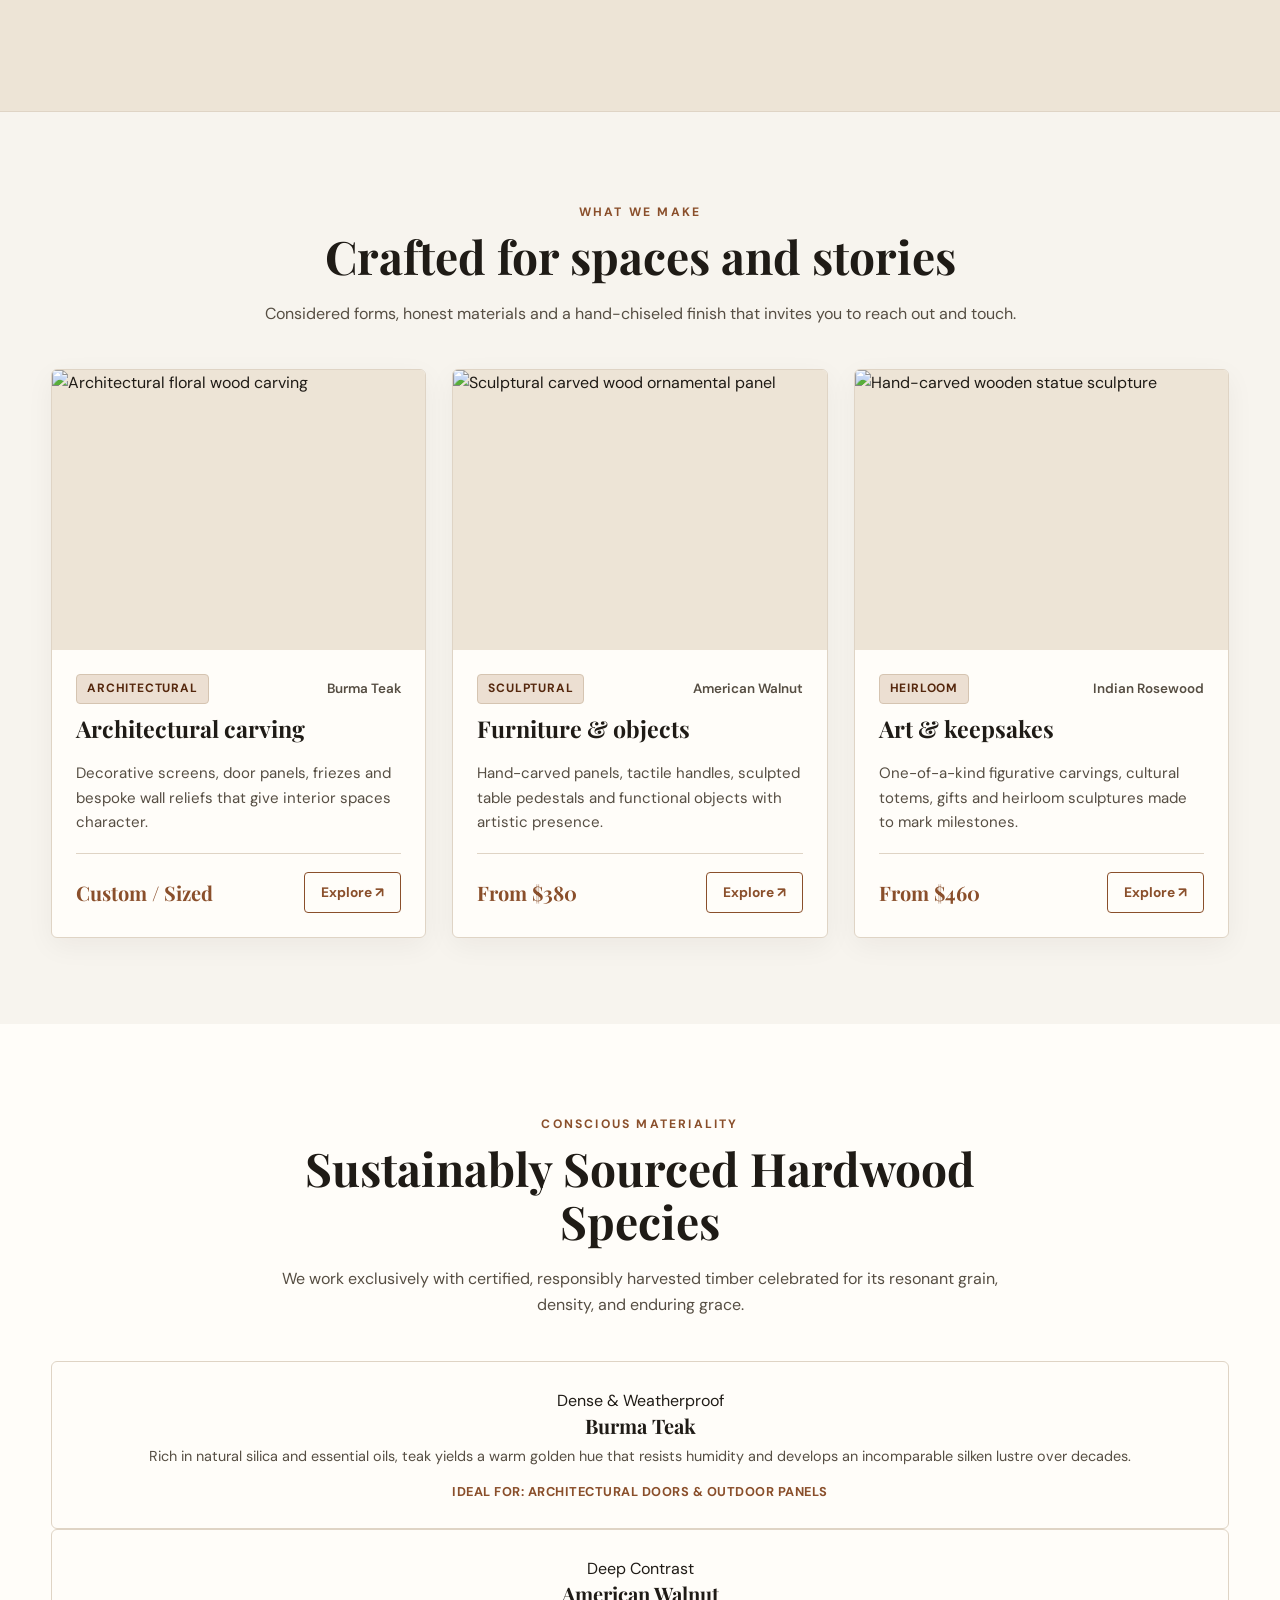
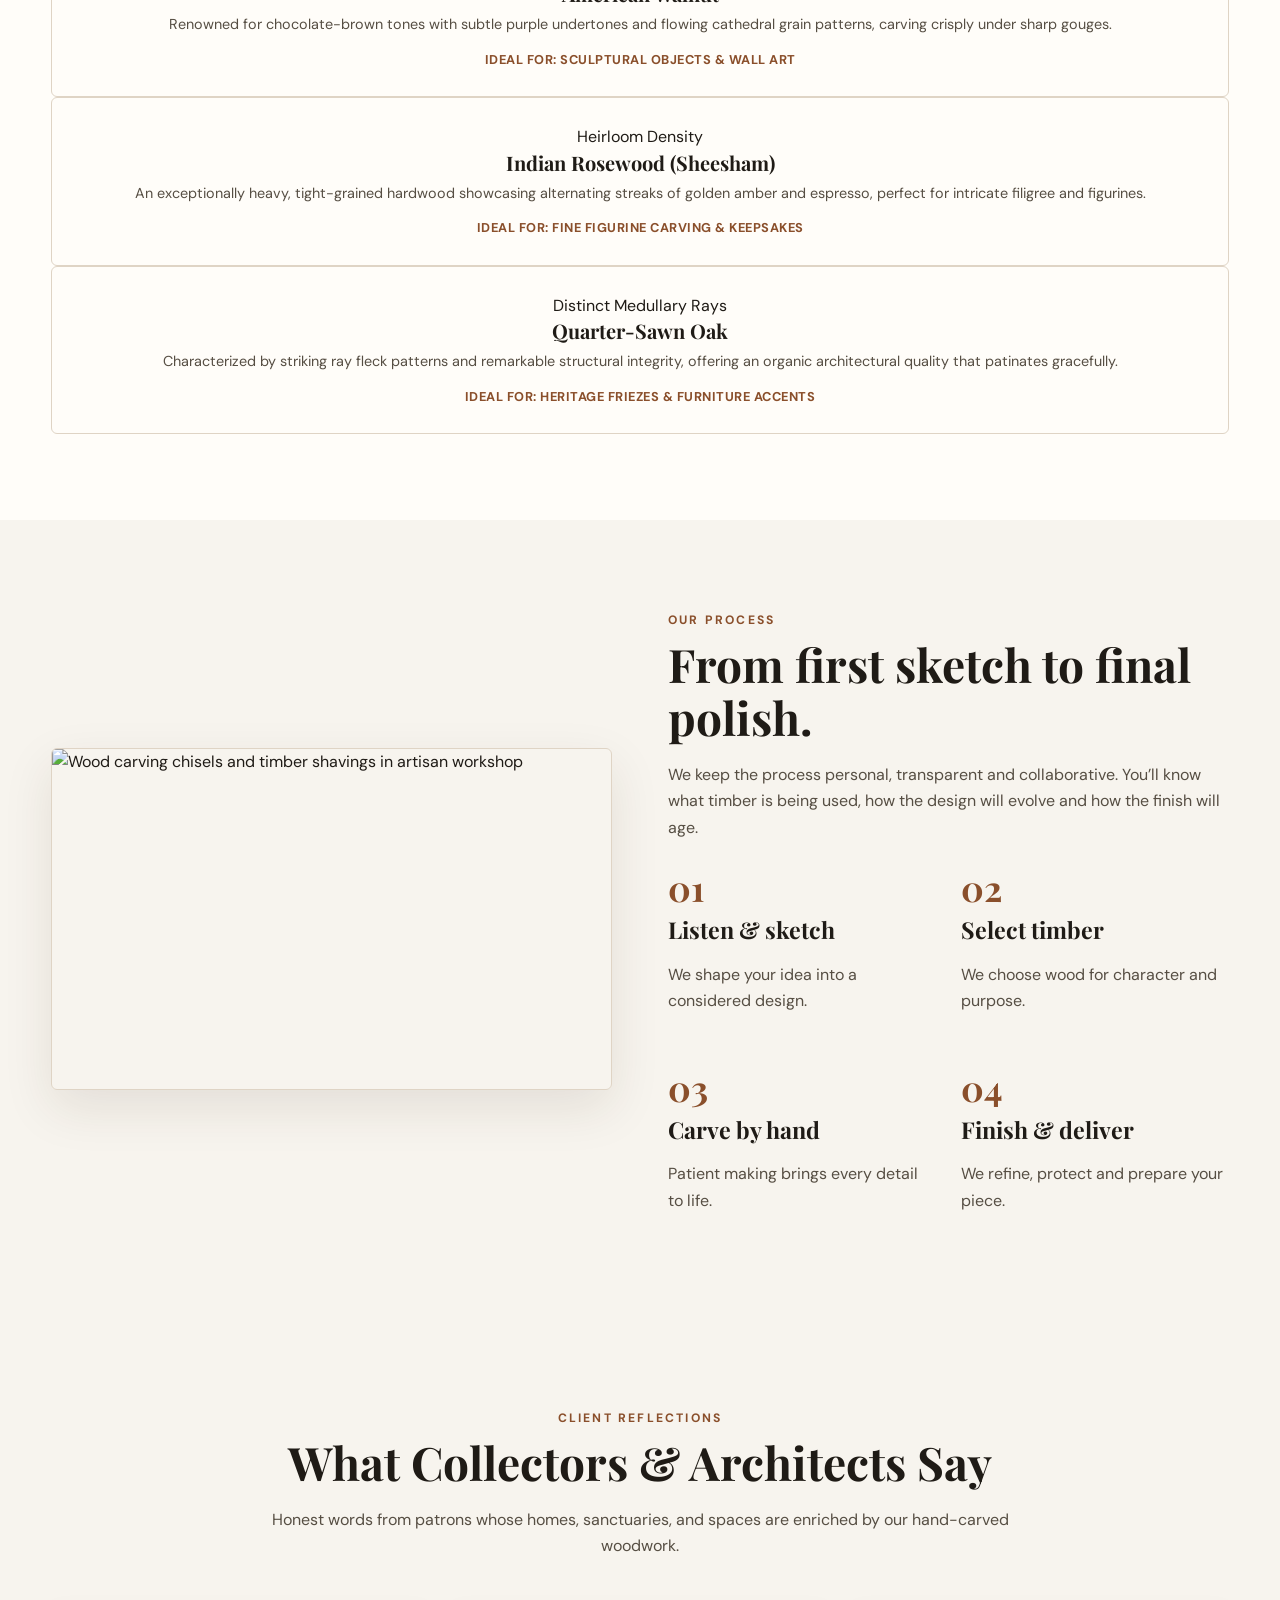
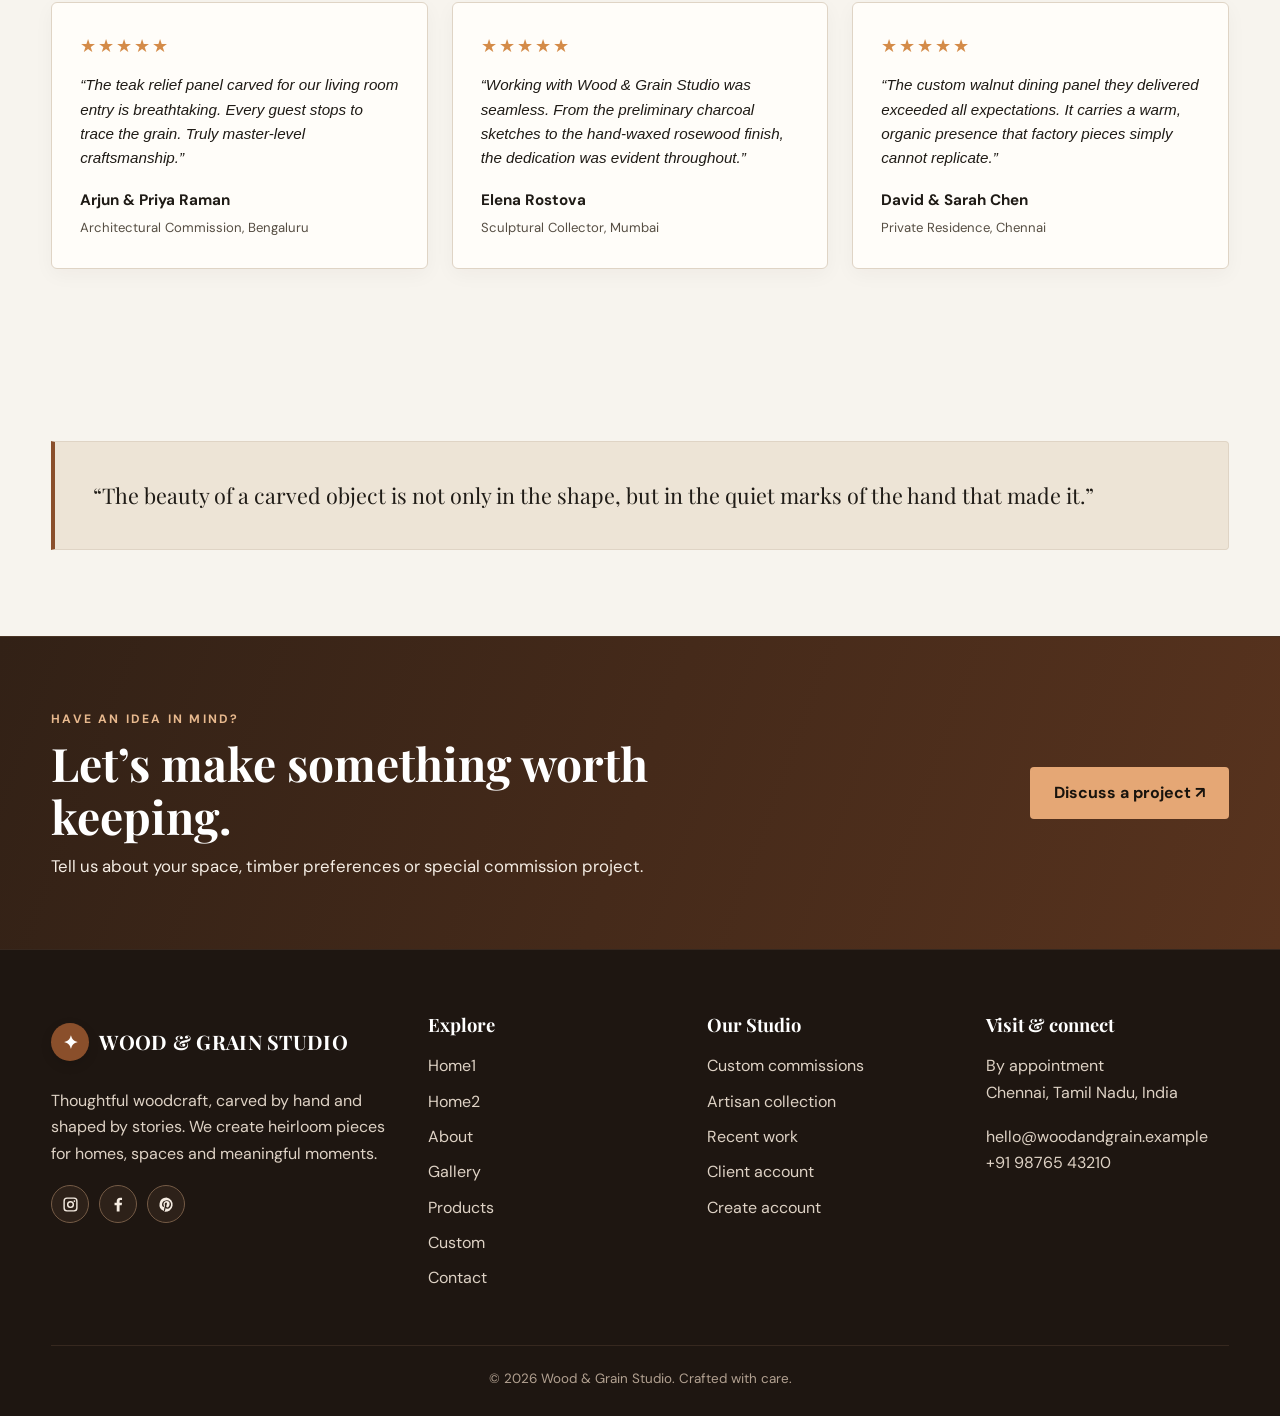
==== commit 731fddd8: "Polish: Split hero for Home 2, uniform gallery card sizing & alignment, equal hero buttons, single-l" ====
--- a/index.html
+++ b/index.html
@@ -32,8 +32,12 @@
                 <a href="products.html">Products</a>
                 <a href="custom.html">Custom</a>
                 <a href="contact.html">Contact</a>
-                <div class="mobile-signin-wrap">
-                    <a class="btn btn-sm" href="login.html">Sign in</a>
+                <div class="mobile-drawer-tools">
+                    <div class="mobile-drawer-actions">
+                        <button class="iconbtn" data-rtl-toggle aria-label="Toggle RTL" title="Toggle RTL">⇄</button>
+                        <button class="iconbtn" data-theme-toggle aria-label="Toggle theme" title="Toggle theme">◐</button>
+                    </div>
+                    <a class="btn btn-sm btn-signin-mobile" href="login.html">Sign in</a>
                 </div>
             </nav>
             <div class="navtools">
--- a/assets/style.css
+++ b/assets/style.css
@@ -380,7 +380,8 @@
 
 /* Hero action buttons - Equal width & height */
 .hero-actions,
-.page-hero-actions {
+.page-hero-actions,
+.hero-split-actions {
   display: flex;
   gap: 16px;
   flex-wrap: wrap;
@@ -390,11 +391,19 @@
 }
 
 .hero-actions .btn,
-.page-hero-actions .btn {
-  min-width: 200px;
+.page-hero-actions .btn,
+.hero-split-actions .btn {
+  min-width: 210px;
+  width: 210px;
   height: 48px;
-  padding: 0 24px;
+  line-height: 48px;
+  padding: 0 20px;
+  display: inline-flex;
+  align-items: center;
+  justify-content: center;
+  text-align: center;
   box-sizing: border-box;
+  font-size: .95rem;
 }
 
 .hero .btn,
@@ -423,6 +432,19 @@
   background: #ffffff;
   border-color: #ffffff;
   color: #19140e;
+}
+
+.hero-split .outline {
+  color: var(--ink);
+  border: 1.5px solid var(--line);
+  background: transparent;
+  font-weight: 700;
+}
+
+.hero-split .outline:hover {
+  background: var(--bg);
+  border-color: var(--brand);
+  color: var(--brand);
 }
 
 /* Page Hero - Centered Content */
@@ -504,6 +526,91 @@
 .hero-contact {
   background-image: linear-gradient(rgba(14, 10, 7, 0.82), rgba(14, 10, 7, 0.60)),
                     url('https://images.unsplash.com/photo-1732544504373-01e2f4a6493f?auto=format&fit=crop&w=2000&q=85');
+}
+
+/* Home 2 Modern Split Hero */
+.hero-split {
+  padding: 88px 0 80px;
+  background: var(--surface);
+  position: relative;
+  border-bottom: 1px solid var(--line);
+}
+
+.hero-split-grid {
+  display: grid;
+  grid-template-columns: 1.15fr 1fr;
+  gap: 52px;
+  align-items: center;
+}
+
+.hero-split-copy {
+  text-align: left;
+}
+
+.hero-split-copy .eyebrow {
+  color: var(--brand);
+  display: inline-block;
+  margin-bottom: 14px;
+  font-weight: 700;
+  text-transform: uppercase;
+  letter-spacing: 1.5px;
+  font-size: .84rem;
+}
+
+.hero-split-copy h1 {
+  color: var(--ink);
+  margin: 0 0 18px;
+  font-size: clamp(2.3rem, 3.8vw, 3.6rem);
+  line-height: 1.12;
+  font-family: 'Playfair Display', serif;
+}
+
+.hero-split-copy p {
+  color: var(--muted);
+  font-size: 1.1rem;
+  line-height: 1.65;
+  margin-bottom: 30px;
+  max-width: 540px;
+}
+
+.hero-split-actions {
+  display: flex;
+  gap: 16px;
+  flex-wrap: wrap;
+  align-items: center;
+  justify-content: flex-start;
+  margin-top: 0;
+}
+
+.hero-split-actions .btn {
+  min-width: 210px;
+  width: 210px;
+  height: 48px;
+  box-sizing: border-box;
+}
+
+.hero-split-img {
+  border-radius: 8px;
+  overflow: hidden;
+  height: 460px;
+  box-shadow: var(--shadow);
+  border: 1.5px solid var(--line);
+  position: relative;
+}
+
+.hero-split-img img {
+  width: 100%;
+  height: 100%;
+  object-fit: cover;
+  display: block;
+}
+
+body.rtl .hero-split-copy {
+  text-align: right;
+}
+
+body.rtl .hero-split-actions {
+  justify-content: flex-start;
 }
 
 /* Sections */
@@ -976,36 +1083,45 @@
   transform: translateY(-2px);
 }
 
-/* Gallery Masonry Grid */
+/* Gallery Cards Grid - Strictly Equal Size & Alignment */
 .gallery-grid {
-  columns: 3;
-  column-gap: 22px;
+  display: grid;
+  grid-template-columns: repeat(3, 1fr);
+  gap: 24px;
 }
 
 .gallery-item {
-  margin-bottom: 22px;
-  break-inside: avoid;
+  display: flex;
+  flex-direction: column;
+  height: 100%;
   border-radius: 6px;
   overflow: hidden;
   box-shadow: 0 8px 24px rgba(40, 28, 17, 0.08);
   background: var(--surface);
   border: 1.5px solid var(--line);
   position: relative;
-  transition: transform .3s ease;
+  transition: transform .3s ease, box-shadow .3s ease;
+  margin-bottom: 0;
 }
 
 .gallery-item:hover {
   transform: translateY(-4px);
+  box-shadow: var(--shadow);
 }
 
 .gallery-item img {
   width: 100%;
-  height: auto;
+  height: 250px;
+  object-fit: cover;
   display: block;
 }
 
 .gallery-caption {
-  padding: 14px 18px;
+  padding: 16px 18px;
+  display: flex;
+  flex-direction: column;
+  justify-content: center;
+  flex-grow: 1;
   font-size: .88rem;
   color: var(--muted);
   background: var(--surface);
@@ -1015,8 +1131,16 @@
 .gallery-caption strong {
   display: block;
   color: var(--ink);
-  font-size: .95rem;
-  margin-bottom: 2px;
+  font-size: 1rem;
+  margin-bottom: 4px;
+  font-family: 'Playfair Display', serif;
+}
+
+.gallery-caption span {
+  display: block;
+  font-size: .86rem;
+  color: var(--muted);
+  line-height: 1.45;
 }
 
 /* Forms & Cards */
@@ -1603,22 +1727,64 @@
   }
   .navtools {
     margin-left: auto;
+    gap: 0;
   }
   body.rtl .navtools {
     margin-left: 0;
     margin-right: auto;
   }
+  /* On mobile: Hide RTL, Theme and Signin from header row (placed inside hamburger drawer) */
+  .navtools [data-rtl-toggle],
+  .navtools [data-theme-toggle],
   .navtools .btn-signin {
-    display: none; /* Hide from navbar header on mobile to prevent overflow */
-  }
-  .mobile-signin-wrap {
-    display: block;
+    display: none !important;
+  }
+  .mobile-drawer-tools {
+    display: flex;
+    flex-direction: column;
+    align-items: center;
+    gap: 12px;
     width: 100%;
-    max-width: 240px;
-    margin-top: 8px;
-  }
-  .mobile-signin-wrap .btn {
+    max-width: 260px;
+    margin-top: 14px;
+    padding-top: 14px;
+    border-top: 1px solid var(--line);
+  }
+  .mobile-drawer-actions {
+    display: flex;
+    align-items: center;
+    justify-content: center;
+    gap: 14px;
+  }
+  .btn-signin-mobile {
     width: 100%;
+    text-align: center;
+    justify-content: center;
+  }
+
+  /* Hero Split at 768px */
+  .hero-split-grid {
+    grid-template-columns: 1fr;
+    gap: 36px;
+  }
+  .hero-split-copy {
+    text-align: center;
+  }
+  .hero-split-copy p {
+    margin-inline: auto;
+  }
+  .hero-split-actions {
+    justify-content: center;
+  }
+  .hero-split-img {
+    height: 350px;
+    max-width: 520px;
+    margin-inline: auto;
+    width: 100%;
+  }
+
+  .single-line-location {
+    white-space: nowrap;
   }
 
   /* Alignment at 768px */
@@ -1659,8 +1825,8 @@
     height: 360px;
   }
   .gallery-grid {
-    columns: 2;
-    column-gap: 18px;
+    grid-template-columns: repeat(2, 1fr);
+    gap: 20px;
   }
   .section {
     padding: 68px 0;
@@ -1717,7 +1883,8 @@
     min-height: 560px;
   }
   .hero-actions,
-  .page-hero-actions {
+  .page-hero-actions,
+  .hero-split-actions {
     flex-direction: column;
     align-items: stretch;
     width: 100%;
@@ -1725,9 +1892,13 @@
     margin-inline: auto;
   }
   .hero-actions .btn,
-  .page-hero-actions .btn {
+  .page-hero-actions .btn,
+  .hero-split-actions .btn {
     width: 100%;
     min-width: unset;
+  }
+  .single-line-location {
+    white-space: normal;
   }
   .section {
     padding: 54px 0;
@@ -1758,7 +1929,11 @@
     gap: 28px;
   }
   .gallery-grid {
-    columns: 1;
+    grid-template-columns: 1fr;
+    gap: 18px;
+  }
+  .gallery-item img {
+    height: 220px;
   }
   .form-card {
     padding: 26px 20px;
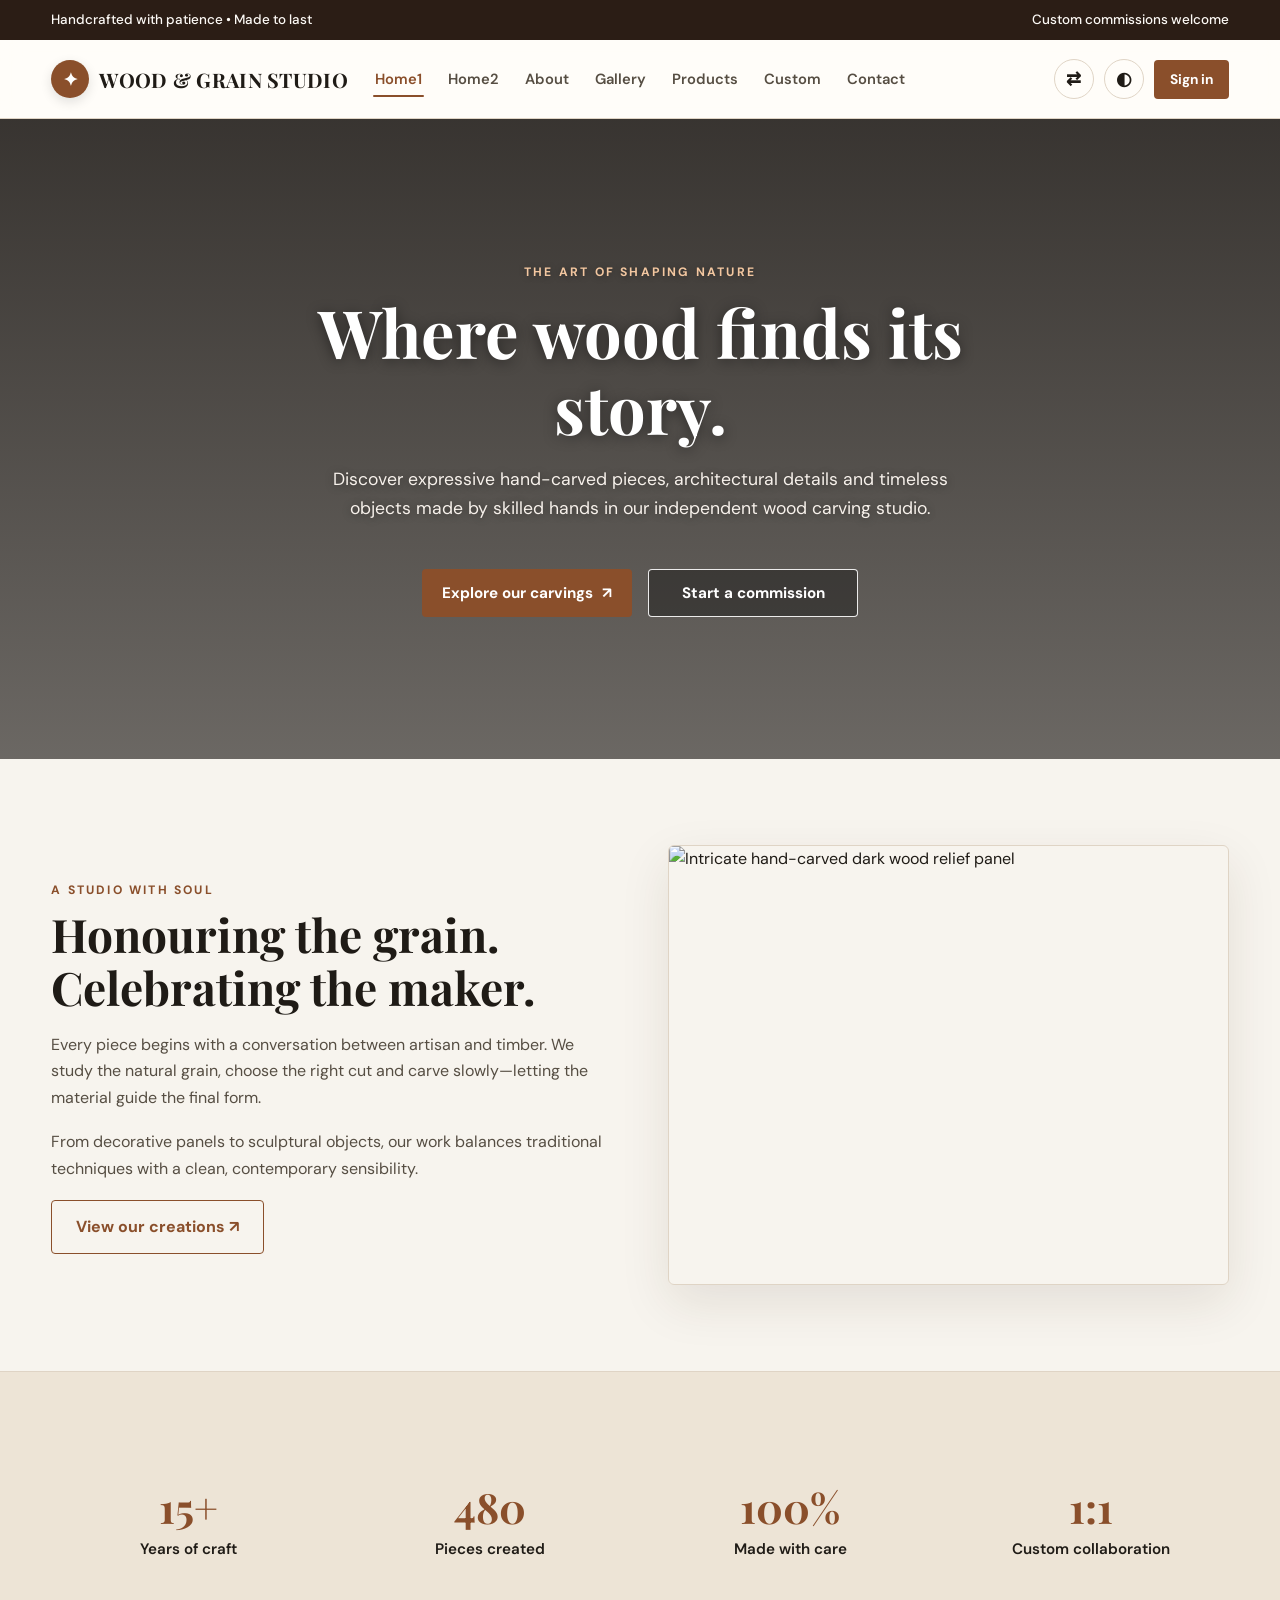
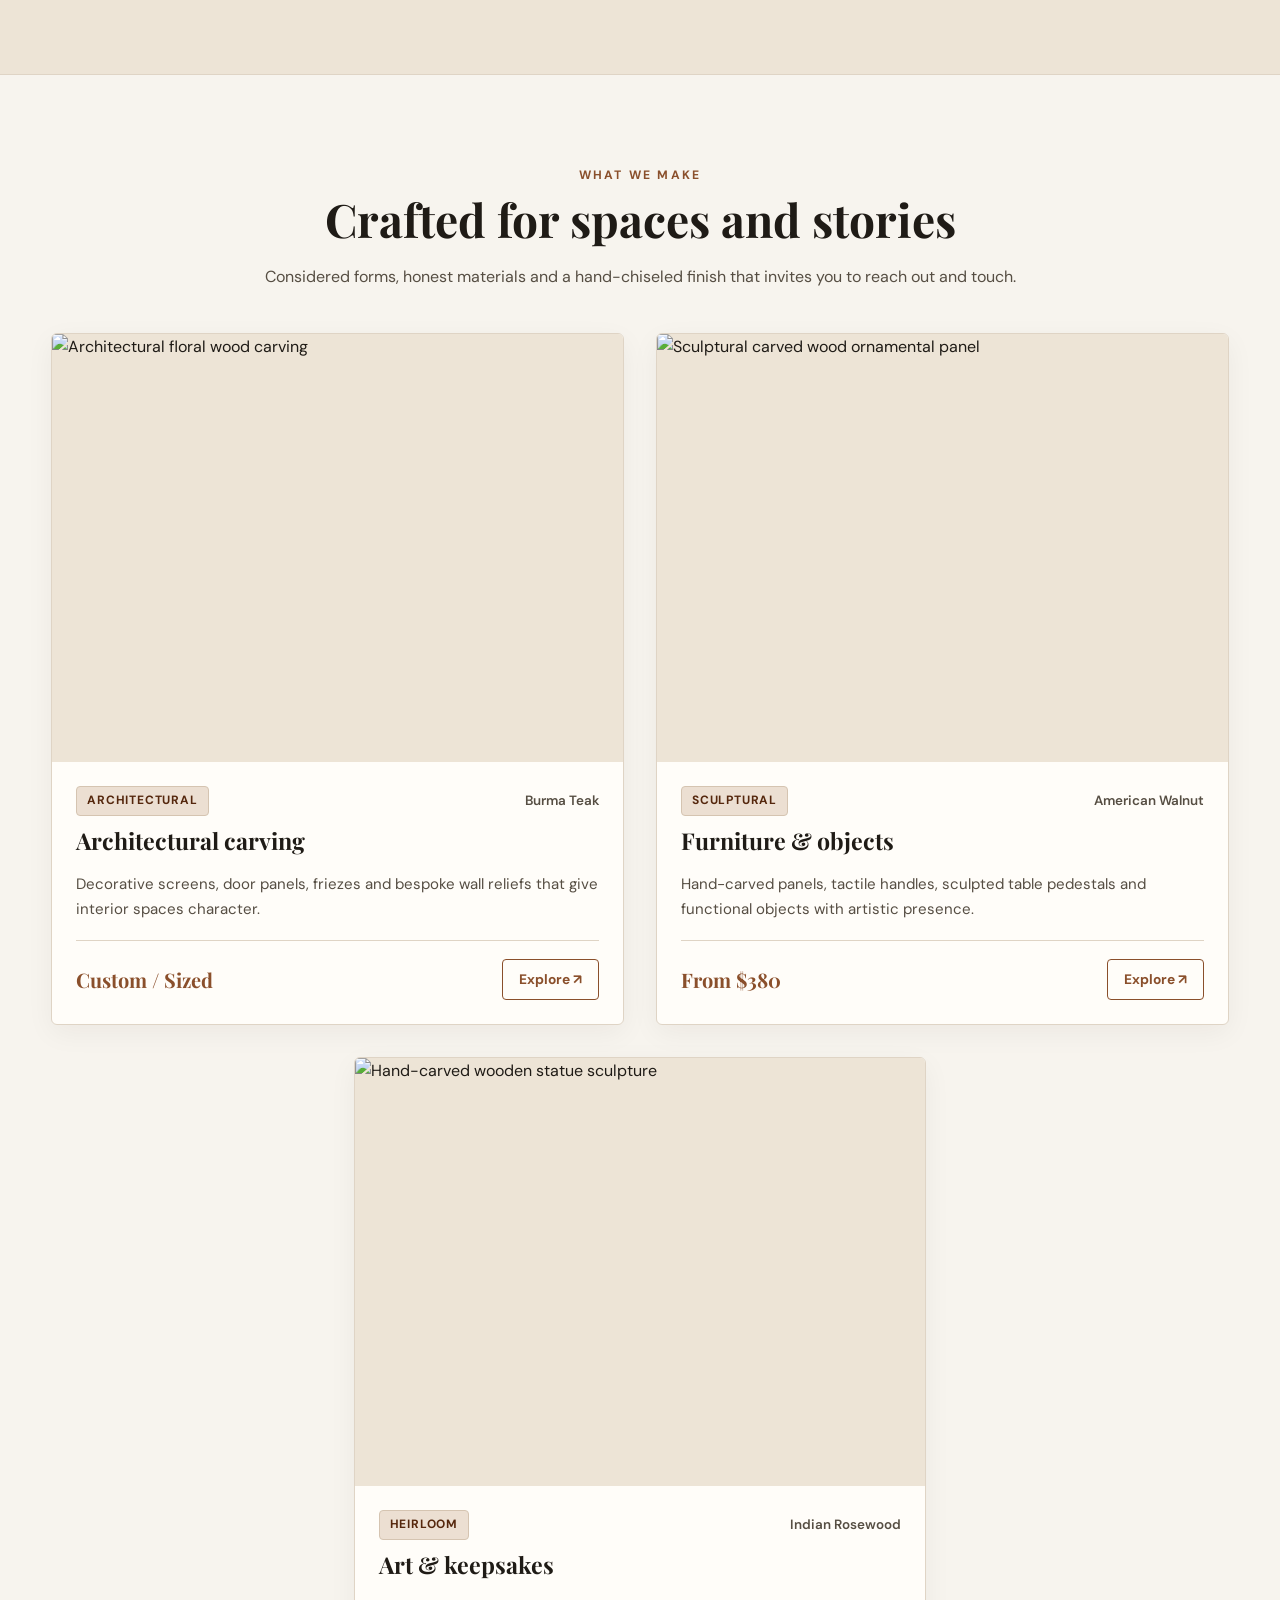
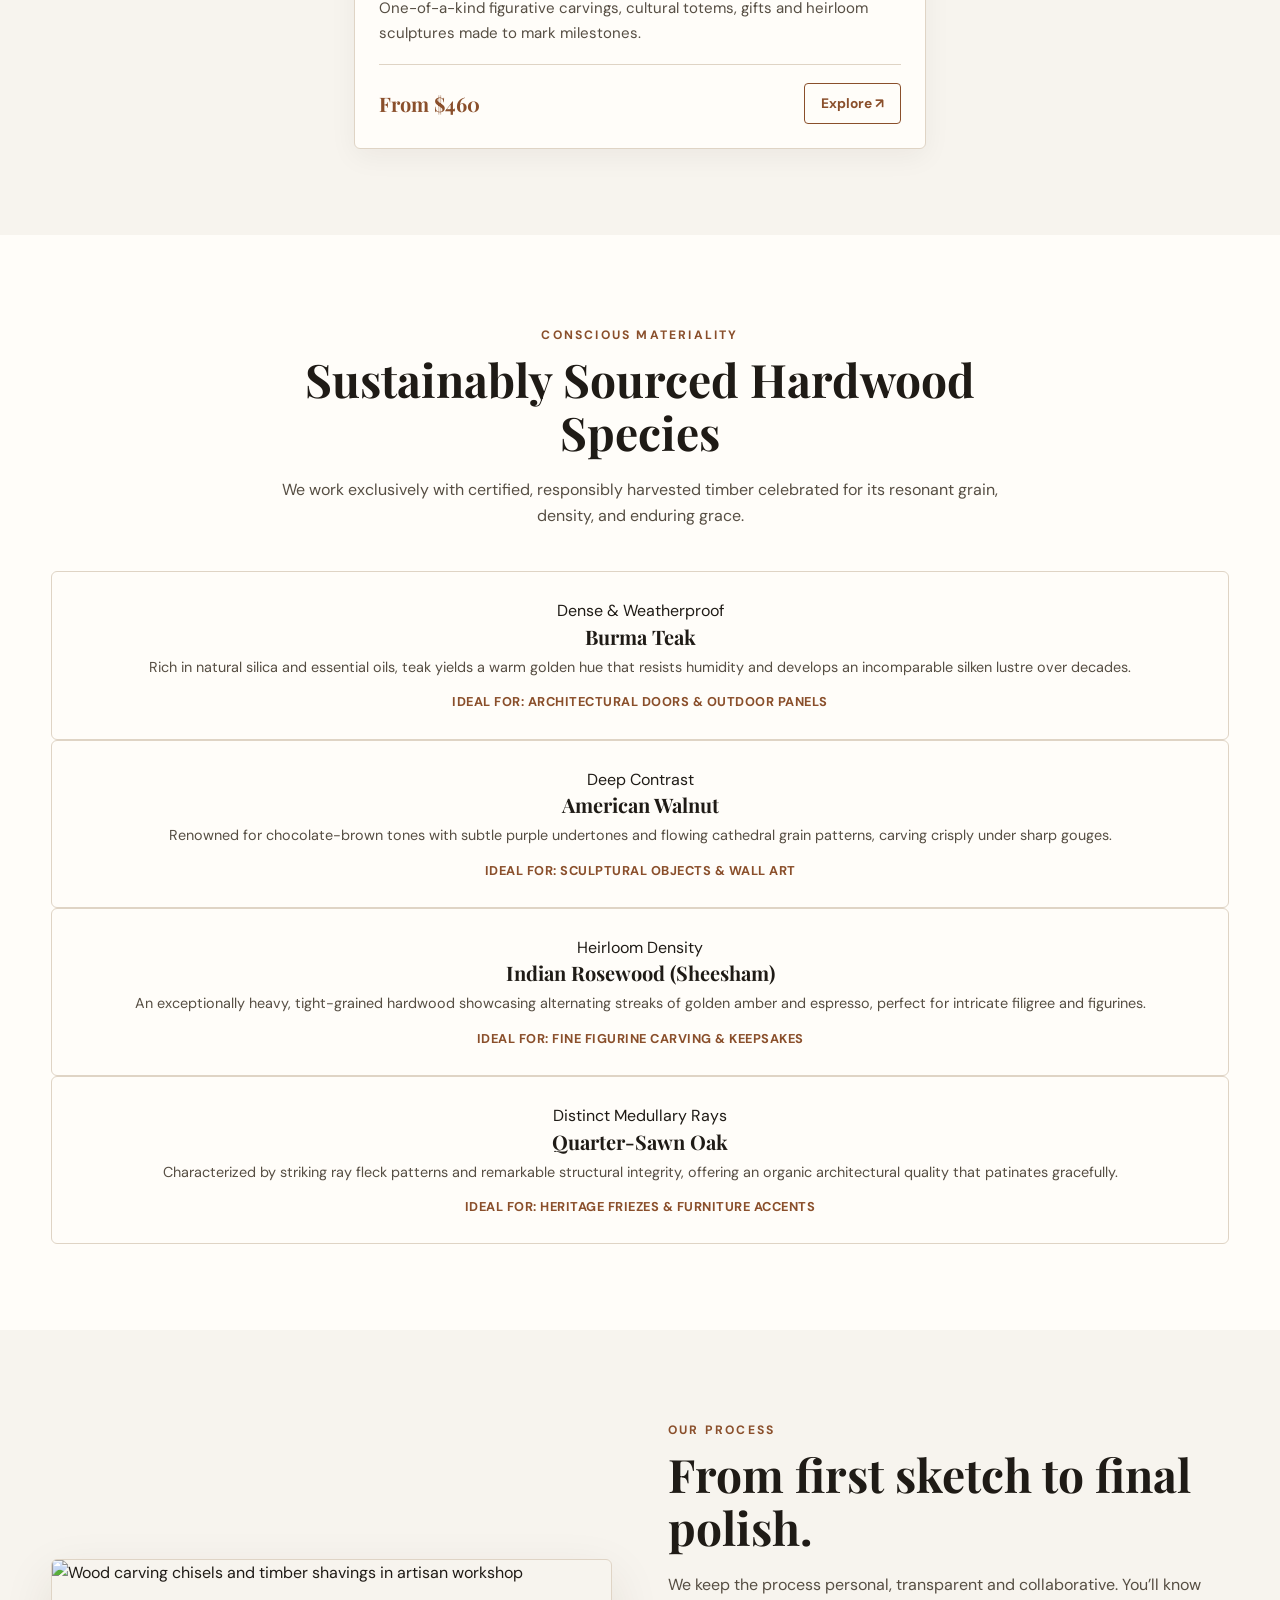
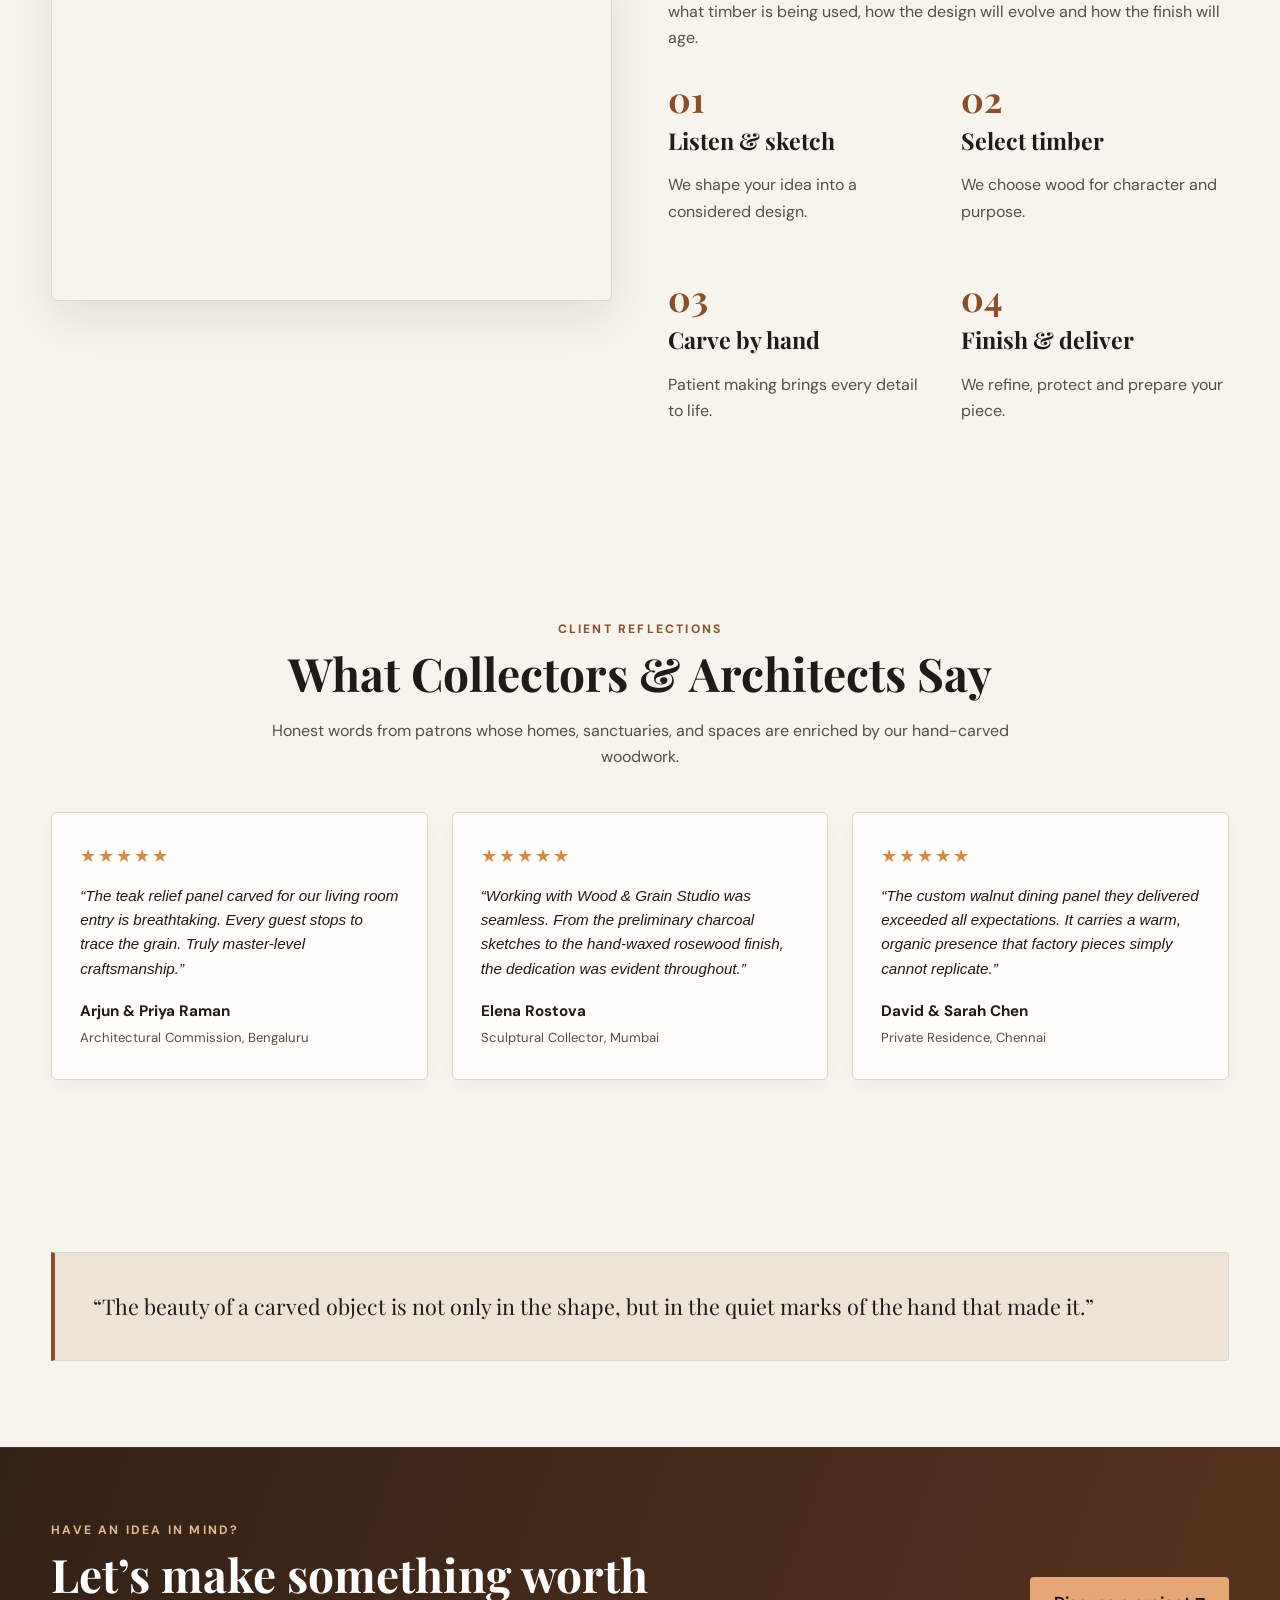
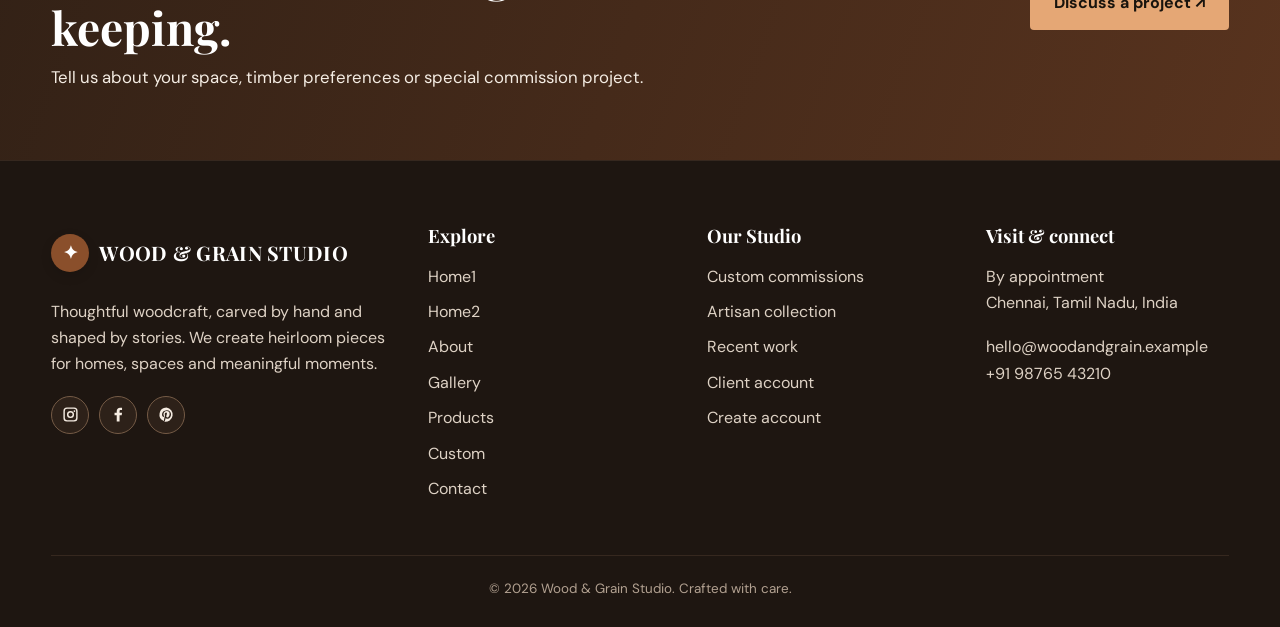
==== commit d9ed7f46: "Center navbar at 1024px, 2*1 card grid for Home 1 and 2, centered contact social icons, and full-wid" ====
--- a/index.html
+++ b/index.html
@@ -25,6 +25,10 @@
                 <span>WOOD &amp; GRAIN STUDIO</span>
             </a>
             <nav class="navlinks" id="main-nav">
+                <div class="mobile-drawer-header">
+                    <span class="mobile-drawer-title">Navigation</span>
+                    <button type="button" class="mobile-drawer-close" data-menu-close aria-label="Close menu" title="Close menu">✕</button>
+                </div>
                 <a class="active" href="index.html">Home1</a>
                 <a href="home2.html">Home2</a>
                 <a href="about.html">About</a>
@@ -113,7 +117,7 @@
                     <p>Considered forms, honest materials and a hand-chiseled finish that invites you to reach out and
                         touch.</p>
                 </div>
-                <div class="grid three">
+                <div class="grid three home-cards-2x1">
                     <article class="card">
                         <div class="card-img-wrap">
                             <img src="https://images.unsplash.com/photo-1752934545888-6f12a494afa8?auto=format&fit=crop&w=900&q=80"
--- a/assets/style.css
+++ b/assets/style.css
@@ -113,9 +113,10 @@
 
 .navinner {
   min-height: 78px;
-  display: grid;
-  grid-template-columns: 1fr auto 1fr;
-  align-items: center;
+  display: flex;
+  justify-content: space-between;
+  align-items: center;
+  position: relative;
   gap: 16px;
 }
 
@@ -149,7 +150,9 @@
 
 /* Navbar menu options centered */
 .navlinks {
-  justify-self: center;
+  position: absolute;
+  left: 50%;
+  transform: translateX(-50%);
   display: flex;
   align-items: center;
   justify-content: center;
@@ -227,8 +230,11 @@
   display: none;
 }
 
+/* Mobile drawer elements strictly hidden on desktop */
+.mobile-drawer-header,
+.mobile-drawer-tools,
 .mobile-signin-wrap {
-  display: none;
+  display: none !important;
 }
 
 /* Buttons */
@@ -613,6 +619,61 @@
   justify-content: flex-start;
 }
 
+.hero-split-hallmarks {
+  display: flex;
+  align-items: center;
+  gap: 24px;
+  margin-top: 32px;
+  padding-top: 24px;
+  border-top: 1px solid var(--line);
+  flex-wrap: wrap;
+}
+
+.hallmark-item {
+  display: inline-flex;
+  align-items: center;
+  gap: 8px;
+  font-size: .88rem;
+  font-weight: 600;
+  color: var(--muted);
+}
+
+.hallmark-icon {
+  color: var(--brand);
+  font-size: 1rem;
+}
+
+.hero-img-badge {
+  position: absolute;
+  bottom: 18px;
+  left: 18px;
+  background: rgba(22, 20, 17, 0.82);
+  backdrop-filter: blur(8px);
+  -webkit-backdrop-filter: blur(8px);
+  color: #f7f4ee;
+  border: 1px solid rgba(255, 255, 255, 0.2);
+  padding: 8px 14px;
+  border-radius: 30px;
+  font-size: .82rem;
+  font-weight: 600;
+  display: inline-flex;
+  align-items: center;
+  gap: 8px;
+  box-shadow: 0 4px 14px rgba(0, 0, 0, 0.25);
+}
+
+.hero-img-badge .badge-dot {
+  width: 8px;
+  height: 8px;
+  border-radius: 50%;
+  background: #34d399;
+}
+
+body.rtl .hero-img-badge {
+  left: auto;
+  right: 18px;
+}
+
 /* Sections */
 .section {
   padding: 86px 0;
@@ -644,6 +705,41 @@
 
 .grid.four {
   grid-template-columns: repeat(4, 1fr);
+}
+
+/* Home 1 & Home 2: 2*1 Alignment (2 cards in Row 1, 1 card centered in Row 2) */
+.home-cards-2x1 {
+  display: grid !important;
+  grid-template-columns: repeat(2, 1fr) !important;
+  gap: 32px !important;
+}
+
+.home-cards-2x1 > :last-child:nth-child(odd) {
+  grid-column: 1 / -1 !important;
+  width: 100% !important;
+  max-width: calc(50% - 16px) !important;
+  margin-inline: auto !important;
+  justify-self: center !important;
+}
+
+@media (max-width: 920px) {
+  .home-cards-2x1 {
+    gap: 24px !important;
+  }
+  .home-cards-2x1 > :last-child:nth-child(odd) {
+    max-width: calc(50% - 12px) !important;
+  }
+}
+
+@media (max-width: 650px) {
+  .home-cards-2x1 {
+    grid-template-columns: 1fr !important;
+    gap: 20px !important;
+  }
+  .home-cards-2x1 > :last-child:nth-child(odd) {
+    max-width: 100% !important;
+    grid-column: auto !important;
+  }
 }
 
 .split {
@@ -1269,10 +1365,60 @@
   line-height: 1.45;
 }
 
+/* Contact Page Social Process Wrap - Centered on all viewports */
 .contact-social-wrap {
-  margin-top: 24px;
-  padding-top: 20px;
+  margin-top: 28px;
+  padding-top: 22px;
   border-top: 1px solid var(--line);
+  text-align: center !important;
+  display: flex !important;
+  flex-direction: column !important;
+  align-items: center !important;
+  justify-content: center !important;
+  width: 100% !important;
+}
+
+.contact-social-wrap strong {
+  display: block !important;
+  font-size: .95rem !important;
+  color: var(--ink) !important;
+  margin-bottom: 12px !important;
+  text-align: center !important;
+}
+
+.contact-social-wrap .socials {
+  display: flex !important;
+  justify-content: center !important;
+  align-items: center !important;
+  gap: 14px !important;
+  margin: 0 auto !important;
+}
+
+.contact-social-wrap .socials a {
+  width: 44px;
+  height: 44px;
+  border-radius: 50%;
+  border: 1.5px solid var(--line);
+  background: var(--surface);
+  color: var(--ink);
+  display: grid;
+  place-items: center;
+  transition: all .2s ease;
+  box-shadow: 0 2px 6px rgba(0, 0, 0, 0.05);
+}
+
+.contact-social-wrap .socials a:hover {
+  border-color: var(--brand);
+  color: var(--brand);
+  background: var(--soft);
+  transform: translateY(-2px);
+  box-shadow: 0 4px 12px rgba(138, 79, 43, 0.18);
+}
+
+.contact-social-wrap .socials svg {
+  width: 20px;
+  height: 20px;
+  fill: currentColor;
 }
 
 .map {
@@ -1651,29 +1797,41 @@
 /* 1024px View: Navbar centered, no overlapping */
 @media (min-width: 921px) and (max-width: 1100px) {
   .container {
-    width: min(980px, 94%);
+    width: min(1000px, 96%);
   }
   .navinner {
-    display: grid;
-    grid-template-columns: auto 1fr auto;
-    gap: 12px;
+    position: relative;
+    display: flex;
+    justify-content: space-between;
+    align-items: center;
+    min-height: 74px;
+    gap: 8px;
   }
   .brand {
-    font-size: 1.1rem;
-    gap: 8px;
+    font-size: 1.05rem;
+    gap: 7px;
   }
   .brandmark {
-    width: 34px;
-    height: 34px;
-    font-size: 1rem;
+    width: 32px;
+    height: 32px;
+    font-size: .92rem;
   }
   .navlinks {
-    justify-self: center;
-    justify-content: center;
-    gap: 14px;
-    font-size: .86rem;
+    position: absolute !important;
+    left: 50% !important;
+    transform: translateX(-50%) !important;
+    display: flex !important;
+    align-items: center !important;
+    justify-content: center !important;
+    margin: 0 !important;
+    gap: 12px !important;
+    font-size: .84rem !important;
+    white-space: nowrap !important;
   }
   .navtools {
+    margin-left: auto;
+    display: flex;
+    align-items: center;
     gap: 6px;
   }
   .btn-signin {
@@ -1695,6 +1853,11 @@
 
 /* 768px View / Tablet / iPad View (651px - 920px) */
 @media (max-width: 920px) {
+  .navbar {
+    position: sticky;
+    top: 0;
+    z-index: 100;
+  }
   .navinner {
     display: flex;
     justify-content: space-between;
@@ -1702,32 +1865,34 @@
     position: relative;
     min-height: 72px;
   }
-  .navlinks {
-    display: none;
-    position: absolute;
-    top: 100%;
-    left: 0;
-    right: 0;
-    background: var(--surface);
-    padding: 24px 6%;
-    border-bottom: 1.5px solid var(--line);
-    box-shadow: 0 14px 30px rgba(0, 0, 0, 0.12);
-    flex-direction: column;
+  .brand {
+    font-size: 1.12rem;
+  }
+  .menu-toggle {
+    display: inline-flex !important;
     align-items: center;
     justify-content: center;
-    gap: 16px;
-    text-align: center;
-  }
-  .navlinks.open {
-    display: flex;
-  }
-  .menu-toggle {
-    display: inline-grid;
-    place-items: center;
+    width: 42px;
+    height: 42px;
+    font-size: 1.25rem;
+    line-height: 1;
+    border-radius: 50%;
+    border: 1.5px solid var(--line);
+    background: var(--surface);
+    color: var(--ink);
+    cursor: pointer;
+    transition: all .2s ease;
+  }
+  .menu-toggle:hover {
+    background: var(--soft);
+    color: var(--brand);
+    border-color: var(--brand);
   }
   .navtools {
     margin-left: auto;
     gap: 0;
+    display: flex;
+    align-items: center;
   }
   body.rtl .navtools {
     margin-left: 0;
@@ -1739,14 +1904,106 @@
   .navtools .btn-signin {
     display: none !important;
   }
+
+  /* Full-width clean hamburger drawer in mobile & tab view */
+  .navlinks {
+    display: none;
+    position: absolute;
+    top: 100%;
+    left: 0 !important;
+    right: 0 !important;
+    transform: none !important;
+    width: 100% !important;
+    max-width: 100% !important;
+    margin: 0 !important;
+    background: var(--surface);
+    border-top: 1px solid var(--line);
+    border-bottom: 2px solid var(--brand);
+    box-shadow: 0 20px 48px rgba(0, 0, 0, 0.22);
+    padding: 16px 20px 24px !important;
+    flex-direction: column;
+    align-items: stretch;
+    justify-content: flex-start;
+    gap: 4px;
+    text-align: center;
+    box-sizing: border-box;
+    z-index: 999;
+    max-height: calc(100vh - 74px);
+    overflow-y: auto;
+  }
+  .navlinks.open {
+    display: flex !important;
+  }
+
+  /* Mobile Drawer Header with Close Button */
+  .mobile-drawer-header {
+    display: flex !important;
+    align-items: center;
+    justify-content: space-between;
+    width: 100%;
+    padding: 4px 6px 12px;
+    margin-bottom: 8px;
+    border-bottom: 1px solid var(--line);
+  }
+  .mobile-drawer-title {
+    font-family: 'Playfair Display', serif;
+    font-size: 1.15rem;
+    font-weight: 700;
+    color: var(--ink);
+    letter-spacing: .3px;
+  }
+  .mobile-drawer-close {
+    width: 36px;
+    height: 36px;
+    border-radius: 50%;
+    border: 1.5px solid var(--line);
+    background: var(--surface);
+    color: var(--ink);
+    font-size: 1.1rem;
+    font-weight: 700;
+    display: grid;
+    place-items: center;
+    cursor: pointer;
+    transition: all .2s ease;
+  }
+  .mobile-drawer-close:hover {
+    background: var(--soft);
+    color: var(--brand);
+    border-color: var(--brand);
+  }
+  body.rtl .mobile-drawer-header {
+    flex-direction: row-reverse;
+  }
+
+  .navlinks a {
+    display: block;
+    width: 100%;
+    padding: 11px 16px;
+    font-size: 1.02rem;
+    font-weight: 600;
+    color: var(--ink);
+    text-align: center;
+    border-radius: 6px;
+    transition: all .2s ease;
+    box-sizing: border-box;
+  }
+  .navlinks a:hover,
+  .navlinks a.active {
+    background: var(--soft);
+    color: var(--brand);
+  }
+  .navlinks a.active::after {
+    display: none;
+  }
+
   .mobile-drawer-tools {
-    display: flex;
+    display: flex !important;
     flex-direction: column;
     align-items: center;
     gap: 12px;
     width: 100%;
-    max-width: 260px;
-    margin-top: 14px;
+    max-width: 320px;
+    margin: 14px auto 0;
     padding-top: 14px;
     border-top: 1px solid var(--line);
   }
@@ -1758,8 +2015,17 @@
   }
   .btn-signin-mobile {
     width: 100%;
+    max-width: 240px;
+    height: 44px;
+    line-height: 44px;
+    padding: 0 20px;
+    display: inline-flex;
+    align-items: center;
+    justify-content: center;
     text-align: center;
-    justify-content: center;
+    font-weight: 700;
+    font-size: .95rem;
+    border-radius: 6px;
   }
 
   /* Hero Split at 768px */
@@ -1797,10 +2063,11 @@
 
   /* 768px: Last card centered in 3-card grids */
   .grid.three > :last-child:nth-child(odd) {
-    grid-column: 1 / -1;
-    max-width: 480px;
-    width: 100%;
-    justify-self: center;
+    grid-column: 1 / -1 !important;
+    max-width: 480px !important;
+    width: 100% !important;
+    margin-inline: auto !important;
+    justify-self: center !important;
   }
 
   .reviews-grid {
@@ -1847,10 +2114,12 @@
 
   /* 768px Contact Page: Center buttons */
   .contact-social-wrap {
-    text-align: center;
+    text-align: center !important;
   }
   .contact-social-wrap .socials {
-    justify-content: center;
+    display: flex !important;
+    justify-content: center !important;
+    margin-inline: auto !important;
   }
 }
 
@@ -1912,7 +2181,8 @@
     gap: 20px;
   }
   .grid.three > :last-child:nth-child(odd) {
-    max-width: 100%;
+    max-width: 100% !important;
+    grid-column: auto !important;
   }
   .photo img {
     min-height: 260px;
